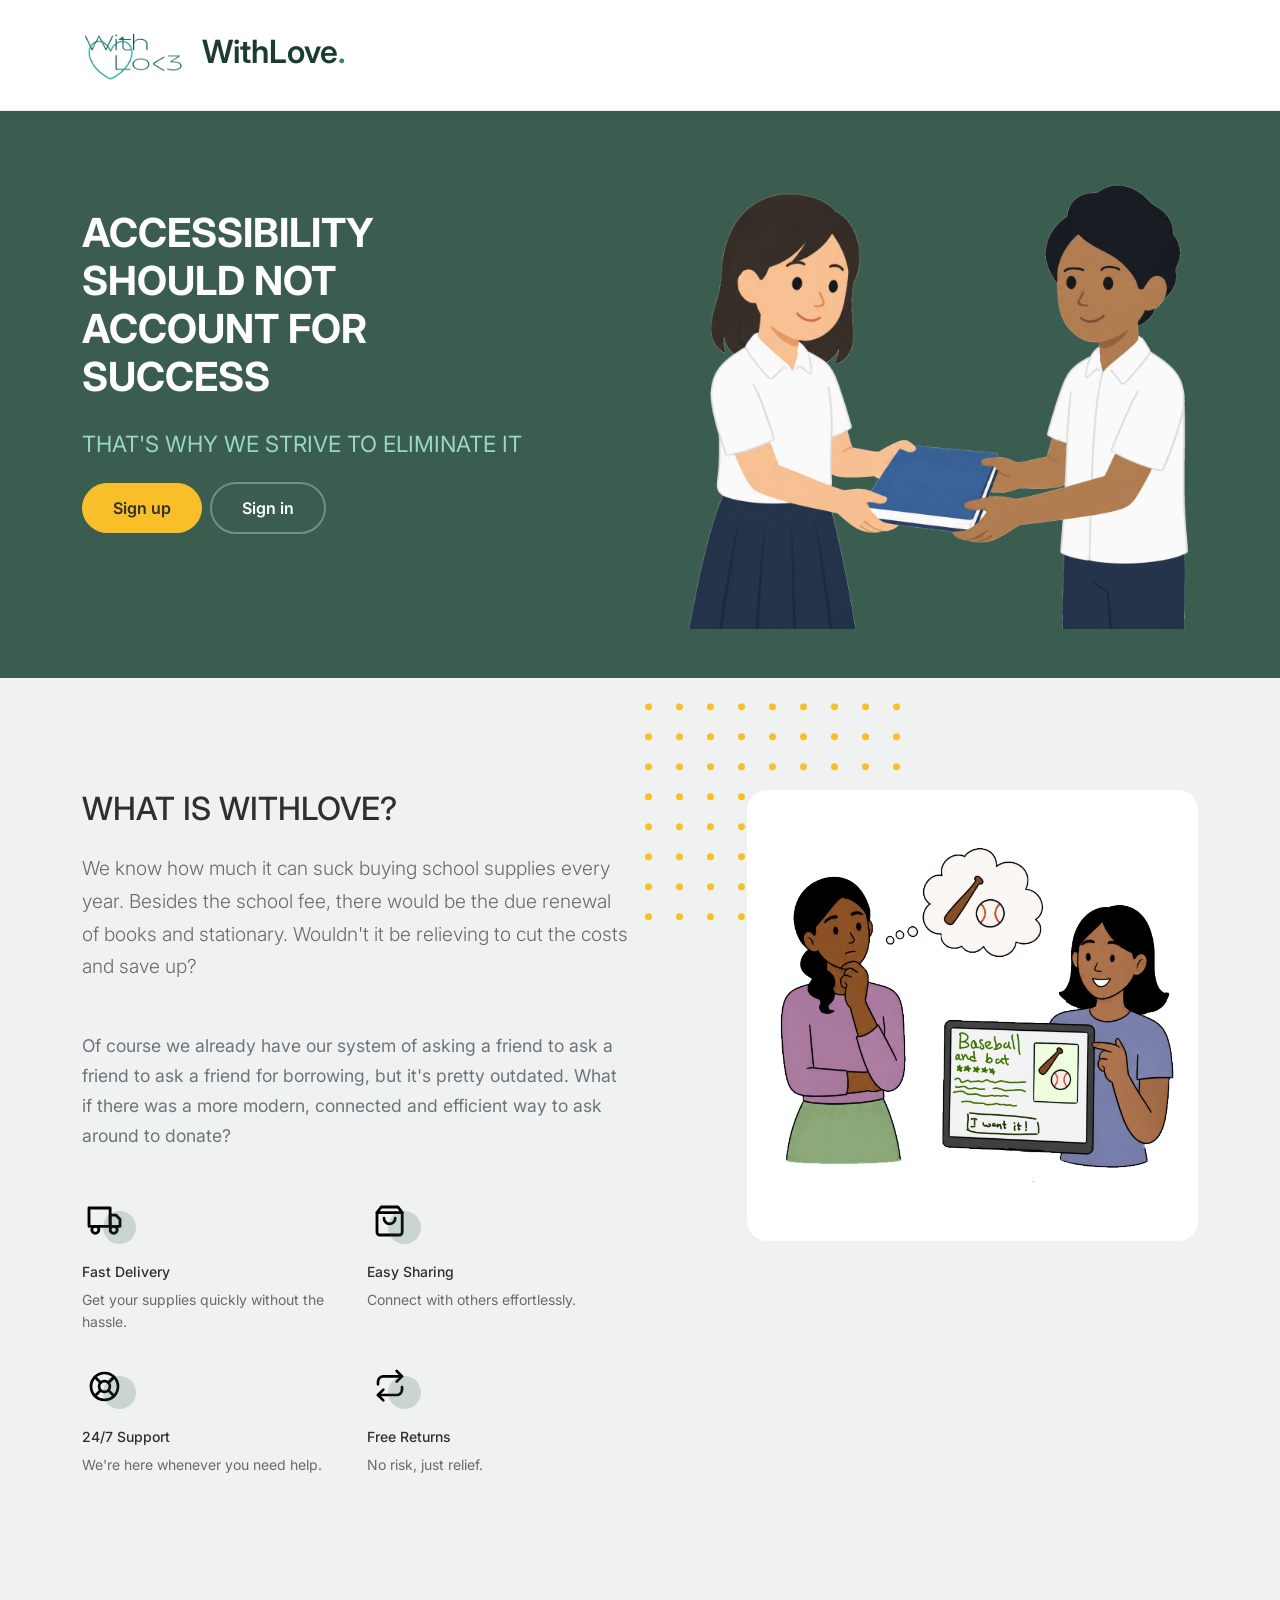
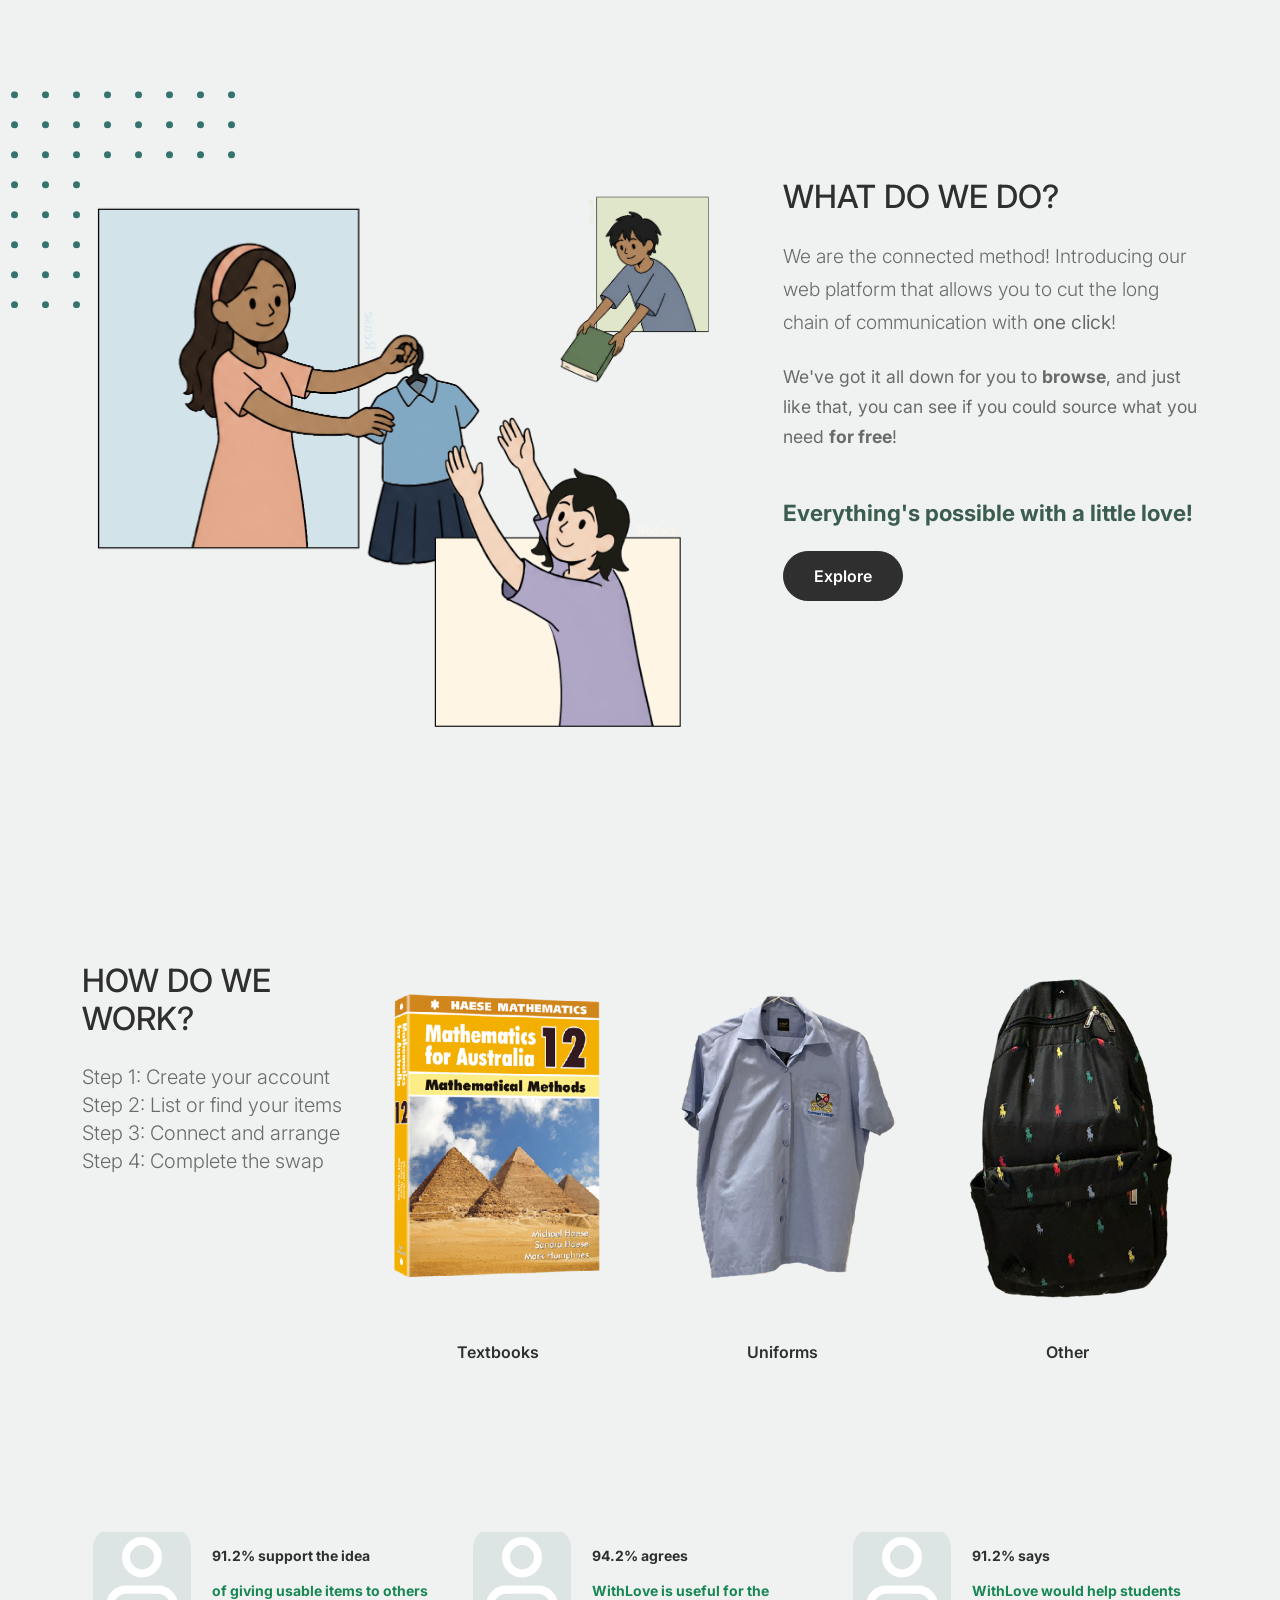
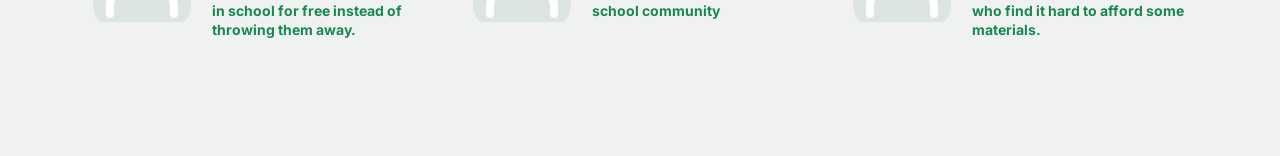
==== project/index.html @ cfb1367a "Add files via upload" ====
<!doctype html>
<html lang="en">
<head>
  <!-- Bootstrap CSS -->
  <link href="css/bootstrap.min.css" rel="stylesheet">
  <link href="https://cdnjs.cloudflare.com/ajax/libs/font-awesome/6.0.0-beta3/css/all.min.css" rel="stylesheet">
  <link href="css/tiny-slider.css" rel="stylesheet">
  <link href="css/style.css" rel="stylesheet">
  <title>WithLove</title>
  <link rel="icon" href="images/logo.png">
</head>

<body>

  <!-- Start Header/Navigation -->
  <nav class="custom-navbar navbar navbar navbar-expand-md bg-white navbar-light shadow-sm" style="border-bottom: 1px solid #eee;" arial-label="WithLove navigation bar">
    <div class="container">
      <!-- Logo in upper left -->
      <a class="navbar-brand fw-bold text-dark" href="index.html" style="font-size: 1.3rem;">
        <img src="images/logo.png" alt="WithLove Logo" style="height: 40px; width: auto; margin-right: 10px;">
        WithLove<span style="color: #e74c3c;">.</span>
      </a>

      <button class="navbar-toggler" type="button" data-bs-toggle="collapse" data-bs-target="#navbarsFurni" aria-controls="navbarsFurni" aria-expanded="false" aria-label="Toggle navigation">
        <span class="navbar-toggler-icon"></span>
      </button>
  </nav>	<!-- End Header/Navigation -->

		<!-- Start Hero Section -->
<div class="hero">
    <div class="container">
      <div class="row justify-content-between">
        <div class="col-lg-5">
          <div class="intro-excerpt">
            <h1><font color="white">ACCESSIBILITY SHOULD NOT ACCOUNT FOR SUCCESS</font></h1>
            <h2 class="h4 fw-normal mb-4 text-white" style="color: #98d8c8 !important; font-size: 1.4rem !important;">
            THAT'S WHY WE STRIVE TO ELIMINATE IT
          </h2>
            <p><a href="http://localhost/project/sign-up.html" class="btn btn-secondary me-2">Sign up</a><a href="http://localhost/project/sign-in.html" class="btn btn-white-outline">Sign in</a></p>
          </div>
        </div>
        <div class="col-lg-7">
          <div class="hero-img-wrap">
            <img src="images/couch.png" class="img-fluid">
          </div>
        </div>
      </div>
    </div>
  </div>
		<!-- End Hero Section -->

<!-- Start Why Choose Us Section -->
<div class="why-choose-section">
  <div class="container">
    <div class="row justify-content-between">
      <div class="col-lg-6">
        <!-- NEW TITLE -->
        <h2 class="section-title mb-4">WHAT IS WITHLOVE?</h2>
        
        <!-- NEW DESCRIPTION -->
        <p class="lead mb-5" style="font-size: 1.2rem; line-height: 1.7;">
          We know how much it can suck buying school supplies every year. Besides the school fee, there would be the due renewal of books and stationary. 
          Wouldn't it be relieving to cut the costs and save up?
        </p>
        
        <p class="mb-5" style="font-size: 1.1rem; line-height: 1.7; color: #6c757d;">
          Of course we already have our system of asking a friend to ask a friend to ask a friend for borrowing, but it's pretty outdated. 
          What if there was a more modern, connected and efficient way to ask around to donate?
        </p>

        <div class="row my-5">
          <div class="col-6 col-md-6">
            <div class="feature">
              <div class="icon">
                <img src="images/truck.svg" alt="Fast & Free" class="img-fluid">
              </div>
              <h3>Fast Delivery</h3>
              <p>Get your supplies quickly without the hassle.</p>
            </div>
          </div>

          <div class="col-6 col-md-6">
            <div class="feature">
              <div class="icon">
                <img src="images/bag.svg" alt="Easy Shopping" class="img-fluid">
              </div>
              <h3>Easy Sharing</h3>
              <p>Connect with others effortlessly.</p>
            </div>
          </div>

          <div class="col-6 col-md-6">
            <div class="feature">
              <div class="icon">
                <img src="images/support.svg" alt="Support" class="img-fluid">
              </div>
              <h3>24/7 Support</h3>
              <p>We're here whenever you need help.</p>
            </div>
          </div>

          <div class="col-6 col-md-6">
            <div class="feature">
              <div class="icon">
                <img src="images/return.svg" alt="Returns" class="img-fluid">
              </div>
              <h3>Free Returns</h3>
              <p>No risk, just relief.</p>
            </div>
          </div>
        </div>
      </div>

      <div class="col-lg-5">
        <div class="img-wrap">
          <img src="images/why-choose-us-img.png" alt="WithLove Platform" class="img-fluid">
        </div>
      </div>
    </div>
  </div>
</div>
<!-- End Why Choose Us Section -->

<!-- Start We Help Section -->
<div class="we-help-section">
  <div class="container">
    <div class="row justify-content-between">
      <div class="col-lg-7 mb-5 mb-lg-0">
        <div class="imgs-grid">
          <div class="grid grid-1"><img src="images/img-grid-1.png" alt="WithLove Platform"></div>
          <div class="grid grid-2"><img src="images/img-grid-2.png" alt="WithLove Platform"></div>
          <div class="grid grid-3"><img src="images/img-grid-3.png" alt="WithLove Platform"></div>
        </div>
      </div>
      <div class="col-lg-5 ps-lg-5">
        <!-- NEW TITLE -->
        <h2 class="section-title mb-4">WHAT DO WE DO?</h2>
        
        <!-- NEW DESCRIPTION -->
        <p class="lead mb-4" style="font-size: 1.2rem; line-height: 1.7;">
          We are the connected method! Introducing our web platform that allows you to cut the long chain of communication with <strong>one click</strong>!
        </p>
        
        <p class="mb-5" style="font-size: 1.1rem; line-height: 1.7;">
          We've got it all down for you to <strong>browse</strong>, and just like that, you can see if you could source what you need <strong>for free</strong>!
        </p>
        
        <p class="h5 fw-bold text-primary mb-4" style="font-size: 1.4rem;">
          Everything's possible with a little love!
        </p>

        <!-- KEEP EXACTLY AS IS -->
        <p><a href="#" class="btn">Explore</a></p>
      </div>
    </div>
  </div>
</div>
<!-- End We Help Section -->

<!-- Start Product Section -->
<div class="product-section">
  <div class="container">
    <div class="row">

      <!-- Start Column 1 -->
      <div class="col-md-12 col-lg-3 mb-5 mb-lg-0">
        <h2 class="mb-4 section-title">HOW DO WE WORK?</h2>
        <p class="mb-4 lead">Step 1: Create your account<br>Step 2: List or find your items<br>Step 3: Connect and arrange<br>Step 4: Complete the swap</p>
      </div> 
      <!-- End Column 1 -->

      <!-- Textbooks -->
      <div class="col-12 col-md-4 col-lg-3 mb-5 mb-md-0">
        <a class="product-item" href="cart.html">
          <img src="images/product-1.png" class="img-fluid product-thumbnail">
          <h3 class="product-title">Textbooks</h3>

          <span class="icon-cross">
            <img src="images/cross.svg" class="img-fluid">
          </span>
        </a>
      </div> 
      <!-- End Textbooks -->

      <!-- Uniforms -->
      <div class="col-12 col-md-4 col-lg-3 mb-5 mb-md-0">
        <a class="product-item" href="cart.html">
          <img src="images/product-2.png" class="img-fluid product-thumbnail">
          <h3 class="product-title">Uniforms</h3>

          <span class="icon-cross">
            <img src="images/cross.svg" class="img-fluid">
          </span>
        </a>
      </div>
      <!-- End Uniforms -->

      <!-- Other -->
      <div class="col-12 col-md-4 col-lg-3 mb-5 mb-md-0">
        <a class="product-item" href="cart.html">
          <img src="images/product-3.png" class="img-fluid product-thumbnail">
          <h3 class="product-title">Other</h3>

          <span class="icon-cross">
            <img src="images/cross.svg" class="img-fluid">
          </span>
        </a>
      </div>
      <!-- End Other -->

    </div>
  </div>
</div>
<!-- End Product Section -->

<!-- Start Popular Product -->
<div class="popular-product">
  <div class="container">
    <div class="row">

      <div class="col-12 col-md-6 col-lg-4 mb-4 mb-lg-0">
        <div class="product-item-sm d-flex">
          <div class="thumbnail">
            <img src="images/user.svg" alt="Community Support" class="img-fluid">
          </div>
          <div class="pt-3">
            <h3 class="h5 mb-3">91.2% support the idea</h3>
            <p class="lead text-success fw-bold mb-1">of giving usable items to others in school for free instead of throwing them away.</p>
          </div>
        </div>
      </div>

      <div class="col-12 col-md-6 col-lg-4 mb-4 mb-lg-0">
        <div class="product-item-sm d-flex">
          <div class="thumbnail">
            <img src="images/user.svg" alt="Platform Utility" class="img-fluid">
          </div>
          <div class="pt-3">
            <h3 class="h5 mb-3">94.2% agrees</h3>
            <p class="lead text-success fw-bold mb-1">WithLove is useful for the school community</p>
          </div>
        </div>
      </div>

      <div class="col-12 col-md-6 col-lg-4 mb-4 mb-lg-0">
        <div class="product-item-sm d-flex">
          <div class="thumbnail">
            <img src="images/user.svg" alt="Student Support" class="img-fluid">
          </div>
          <div class="pt-3">
            <h3 class="h5 mb-3">91.2% says</h3>
            <p class="lead text-success fw-bold mb-1">WithLove would help students who find it hard to afford some materials.</p>
          </div>
        </div>
      </div>

    </div>
  </div>
</div>
<!-- End Popular Product -->



		<script src="js/bootstrap.bundle.min.js"></script>
		<script src="js/tiny-slider.js"></script>
		<script src="js/custom.js"></script>
	</body>

</html>
---- project/css/tiny-slider.css ----
.tns-outer{padding:0 !important}.tns-outer [hidden]{display:none !important}.tns-outer [aria-controls],.tns-outer [data-action]{cursor:pointer}.tns-slider{-webkit-transition:all 0s;-moz-transition:all 0s;transition:all 0s}.tns-slider>.tns-item{-webkit-box-sizing:border-box;-moz-box-sizing:border-box;box-sizing:border-box}.tns-horizontal.tns-subpixel{white-space:nowrap}.tns-horizontal.tns-subpixel>.tns-item{display:inline-block;vertical-align:top;white-space:normal}.tns-horizontal.tns-no-subpixel:after{content:'';display:table;clear:both}.tns-horizontal.tns-no-subpixel>.tns-item{float:left}.tns-horizontal.tns-carousel.tns-no-subpixel>.tns-item{margin-right:-100%}.tns-no-calc{position:relative;left:0}.tns-gallery{position:relative;left:0;min-height:1px}.tns-gallery>.tns-item{position:absolute;left:-100%;-webkit-transition:transform 0s, opacity 0s;-moz-transition:transform 0s, opacity 0s;transition:transform 0s, opacity 0s}.tns-gallery>.tns-slide-active{position:relative;left:auto !important}.tns-gallery>.tns-moving{-webkit-transition:all 0.25s;-moz-transition:all 0.25s;transition:all 0.25s}.tns-autowidth{display:inline-block}.tns-lazy-img{-webkit-transition:opacity 0.6s;-moz-transition:opacity 0.6s;transition:opacity 0.6s;opacity:0.6}.tns-lazy-img.tns-complete{opacity:1}.tns-ah{-webkit-transition:height 0s;-moz-transition:height 0s;transition:height 0s}.tns-ovh{overflow:hidden}.tns-visually-hidden{position:absolute;left:-10000em}.tns-transparent{opacity:0;visibility:hidden}.tns-fadeIn{opacity:1;filter:alpha(opacity=100);z-index:0}.tns-normal,.tns-fadeOut{opacity:0;filter:alpha(opacity=0);z-index:-1}.tns-vpfix{white-space:nowrap}.tns-vpfix>div,.tns-vpfix>li{display:inline-block}.tns-t-subp2{margin:0 auto;width:310px;position:relative;height:10px;overflow:hidden}.tns-t-ct{width:2333.3333333%;width:-webkit-calc(100% * 70 / 3);width:-moz-calc(100% * 70 / 3);width:calc(100% * 70 / 3);position:absolute;right:0}.tns-t-ct:after{content:'';display:table;clear:both}.tns-t-ct>div{width:1.4285714%;width:-webkit-calc(100% / 70);width:-moz-calc(100% / 70);width:calc(100% / 70);height:10px;float:left}

/*# sourceMappingURL=sourcemaps/tiny-slider.css.map */
---- project/css/style.css ----
@import url("https://fonts.googleapis.com/css2?family=Inter:wght@400;500;600;700;800&display=swap");
body {
  overflow-x: hidden;
  position: relative; }

body {
  font-family: "Inter", sans-serif;
  font-weight: 400;
  line-height: 28px;
  color: #6a6a6a;
  font-size: 14px;
  background-color: #eff2f1; }

a {
  text-decoration: none;
  -webkit-transition: .3s all ease;
  -o-transition: .3s all ease;
  transition: .3s all ease;
  color: #2f2f2f;
  text-decoration: underline; }
  a:hover {
    color: #2f2f2f;
    text-decoration: none; }
  a.more {
    font-weight: 600; }

.custom-navbar {
  background: #FFFFFF !important;
  padding-top: 20px !important;
  padding-bottom: 20px !important;
}

.custom-navbar .navbar-brand {
  color: #1a3c34 !important; /* Dark green */
  font-size: 32px !important;
  font-weight: 600 !important;
}

.custom-navbar .navbar-brand > span {
  color: #2e8b57 !important; /* Medium green for the dot */
  opacity: 1 !important;
}

.custom-navbar .custom-navbar-nav li a {
  color: #1a3c34 !important; /* Dark green text */
  opacity: 0.8 !important;
  font-weight: 500 !important;
}

.custom-navbar .custom-navbar-nav li a:hover {
  color: #2e8b57 !important; /* Medium green on hover */
  opacity: 1 !important;
}

.custom-navbar .custom-navbar-nav li.active a {
  color: #2e8b57 !important; /* Medium green for active */
  opacity: 1 !important;
}

/* Remove yellow underline on white background */
.custom-navbar .custom-navbar-nav li a:before {
  background: #2e8b57 !important; /* Green underline instead of yellow */
}

/* Cart/User icons on white background */
.custom-navbar .custom-navbar-cta img {
  filter: brightness(0) saturate(100%) hue-rotate(140deg) !important; /* Makes icons dark green */
  opacity: 0.7 !important;
}

.custom-navbar .custom-navbar-cta a:hover img {
  opacity: 1 !important;
}

/* Toggler button for mobile */
.custom-navbar .navbar-toggler {
  border-color: #1a3c34 !important;
}

.custom-navbar .navbar-toggler-icon {
  background-image: url("data:image/svg+xml,%3csvg xmlns='http://www.w3.org/2000/svg' viewBox='0 0 30 30'%3e%3cpath stroke='%231a3c34' stroke-linecap='round' stroke-miterlimit='10' stroke-width='2' d='M4 7h22M4 15h22M4 23h22'/%3e%3c/svg%3e") !important;
}
.custom-navbar .navbar-brand img { height: 60px !important; }

.hero {
  background: #3b5d50;
  padding: calc(4rem - 30px) 0 0rem 0; }
  @media (min-width: 768px) {
    .hero {
      padding: calc(4rem - 30px) 0 4rem 0; } }
  @media (min-width: 992px) {
    .hero {
      padding: calc(8rem - 30px) 0 8rem 0; } }
  .hero .intro-excerpt {
    position: relative;
    z-index: 4; }
    @media (min-width: 992px) {
      .hero .intro-excerpt {
        max-width: 450px; } }
  .hero h1 {
    font-weight: 700;
    color: #ffffff;
    margin-bottom: 30px; }
    @media (min-width: 1400px) {
      .hero h1 {
        font-size: 54px; } }
  .hero p {
    color: rgba(255, 255, 255, 0.5);
    margin-botom: 30px; }
  .hero .hero-img-wrap {
    position: relative; }
    .hero .hero-img-wrap img {
      position: relative;
      top: 0px;
      right: 0px;
      z-index: 2;
      max-width: 780px;
      left: -20px; }
      @media (min-width: 768px) {
        .hero .hero-img-wrap img {
          right: 0px;
          left: -100px; } }
      @media (min-width: 992px) {
        .hero .hero-img-wrap img {
          left: 0px;
          top: -80px;
          position: absolute;
          right: -50px; } }
      @media (min-width: 1200px) {
        .hero .hero-img-wrap img {
          left: 0px;
          top: -80px;
          right: -100px; } }
    .hero .hero-img-wrap:after {
      content: "";
      position: absolute;
      width: 255px;
      height: 217px;
      background-image: url("../images/dots-light.svg");
      background-size: contain;
      background-repeat: no-repeat;
      right: -100px;
      top: -0px; }
      @media (min-width: 1200px) {
        .hero .hero-img-wrap:after {
          top: -40px; } }

.btn {
  font-weight: 600;
  padding: 12px 30px;
  border-radius: 30px;
  color: #ffffff;
  background: #2f2f2f;
  border-color: #2f2f2f; }
  .btn:hover {
    color: #ffffff;
    background: #222222;
    border-color: #222222; }
  .btn:active, .btn:focus {
    outline: none !important;
    -webkit-box-shadow: none;
    box-shadow: none; }
  .btn.btn-primary {
    background: #3b5d50;
    border-color: #3b5d50; }
    .btn.btn-primary:hover {
      background: #314d43;
      border-color: #314d43; }
  .btn.btn-secondary {
    color: #2f2f2f;
    background: #f9bf29;
    border-color: #f9bf29; }
    .btn.btn-secondary:hover {
      background: #f8b810;
      border-color: #f8b810; }
  .btn.btn-white-outline {
    background: transparent;
    border-width: 2px;
    border-color: rgba(255, 255, 255, 0.3); }
    .btn.btn-white-outline:hover {
      border-color: white;
      color: #ffffff; }

.section-title {
  color: #2f2f2f; }

.product-section {
  padding: 7rem 0; }
  .product-section .product-item {
    text-align: center;
    text-decoration: none;
    display: block;
    position: relative;
    padding-bottom: 50px;
    cursor: pointer; }
    .product-section .product-item .product-thumbnail {
      margin-bottom: 30px;
      position: relative;
      top: 0;
      -webkit-transition: .3s all ease;
      -o-transition: .3s all ease;
      transition: .3s all ease; }
    .product-section .product-item h3 {
      font-weight: 600;
      font-size: 16px; }
    .product-section .product-item strong {
      font-weight: 800 !important;
      font-size: 18px !important; }
    .product-section .product-item h3, .product-section .product-item strong {
      color: #2f2f2f;
      text-decoration: none; }
    .product-section .product-item .icon-cross {
      position: absolute;
      width: 35px;
      height: 35px;
      display: inline-block;
      background: #2f2f2f;
      bottom: 15px;
      left: 50%;
      -webkit-transform: translateX(-50%);
      -ms-transform: translateX(-50%);
      transform: translateX(-50%);
      margin-bottom: -17.5px;
      border-radius: 50%;
      opacity: 0;
      visibility: hidden;
      -webkit-transition: .3s all ease;
      -o-transition: .3s all ease;
      transition: .3s all ease; }
      .product-section .product-item .icon-cross img {
        position: absolute;
        left: 50%;
        top: 50%;
        -webkit-transform: translate(-50%, -50%);
        -ms-transform: translate(-50%, -50%);
        transform: translate(-50%, -50%); }
    .product-section .product-item:before {
      bottom: 0;
      left: 0;
      right: 0;
      position: absolute;
      content: "";
      background: #dce5e4;
      height: 0%;
      z-index: -1;
      border-radius: 10px;
      -webkit-transition: .3s all ease;
      -o-transition: .3s all ease;
      transition: .3s all ease; }
    .product-section .product-item:hover .product-thumbnail {
      top: -25px; }
    .product-section .product-item:hover .icon-cross {
      bottom: 0;
      opacity: 1;
      visibility: visible; }
    .product-section .product-item:hover:before {
      height: 70%; }

.why-choose-section {
  padding: 7rem 0; }
  .why-choose-section .img-wrap {
    position: relative; }
    .why-choose-section .img-wrap:before {
      position: absolute;
      content: "";
      width: 255px;
      height: 217px;
      background-image: url("../images/dots-yellow.svg");
      background-repeat: no-repeat;
      background-size: contain;
      -webkit-transform: translate(-40%, -40%);
      -ms-transform: translate(-40%, -40%);
      transform: translate(-40%, -40%);
      z-index: -1; }
    .why-choose-section .img-wrap img {
      border-radius: 20px; }

.feature {
  margin-bottom: 30px; }
  .feature .icon {
    display: inline-block;
    position: relative;
    margin-bottom: 20px; }
    .feature .icon:before {
      content: "";
      width: 33px;
      height: 33px;
      position: absolute;
      background: rgba(59, 93, 80, 0.2);
      border-radius: 50%;
      right: -8px;
      bottom: 0; }
  .feature h3 {
    font-size: 14px;
    color: #2f2f2f; }
  .feature p {
    font-size: 14px;
    line-height: 22px;
    color: #6a6a6a; }

.we-help-section {
  padding: 7rem 0; }
  .we-help-section .imgs-grid {
    display: -ms-grid;
    display: grid;
    -ms-grid-columns: (1fr)[27];
    grid-template-columns: repeat(27, 1fr);
    position: relative; }
    .we-help-section .imgs-grid:before {
      position: absolute;
      content: "";
      width: 255px;
      height: 217px;
      background-image: url("../images/dots-green.svg");
      background-size: contain;
      background-repeat: no-repeat;
      -webkit-transform: translate(-40%, -40%);
      -ms-transform: translate(-40%, -40%);
      transform: translate(-40%, -40%);
      z-index: -1; }
    .we-help-section .imgs-grid .grid {
      position: relative; }
      .we-help-section .imgs-grid .grid img {
        border-radius: 20px;
        max-width: 100%; }
      .we-help-section .imgs-grid .grid.grid-1 {
        -ms-grid-column: 1;
        -ms-grid-column-span: 18;
        grid-column: 1 / span 18;
        -ms-grid-row: 1;
        -ms-grid-row-span: 27;
        grid-row: 1 / span 27; }
      .we-help-section .imgs-grid .grid.grid-2 {
        -ms-grid-column: 19;
        -ms-grid-column-span: 27;
        grid-column: 19 / span 27;
        -ms-grid-row: 1;
        -ms-grid-row-span: 5;
        grid-row: 1 / span 5;
        padding-left: 20px; }
      .we-help-section .imgs-grid .grid.grid-3 {
        -ms-grid-column: 14;
        -ms-grid-column-span: 16;
        grid-column: 14 / span 16;
        -ms-grid-row: 6;
        -ms-grid-row-span: 27;
        grid-row: 6 / span 27;
        padding-top: 20px; }

.custom-list {
  width: 100%; }
  .custom-list li {
    display: inline-block;
    width: calc(50% - 20px);
    margin-bottom: 12px;
    line-height: 1.5;
    position: relative;
    padding-left: 20px; }
    .custom-list li:before {
      content: "";
      width: 8px;
      height: 8px;
      border-radius: 50%;
      border: 2px solid #3b5d50;
      position: absolute;
      left: 0;
      top: 8px; }

.popular-product {
  padding: 0 0 7rem 0; }
  .popular-product .product-item-sm h3 {
    font-size: 14px;
    font-weight: 700;
    color: #2f2f2f; }
  .popular-product .product-item-sm a {
    text-decoration: none;
    color: #2f2f2f;
    -webkit-transition: .3s all ease;
    -o-transition: .3s all ease;
    transition: .3s all ease; }
    .popular-product .product-item-sm a:hover {
      color: rgba(47, 47, 47, 0.5); }
  .popular-product .product-item-sm p {
    line-height: 1.4;
    margin-bottom: 10px;
    font-size: 14px; }
  .popular-product .product-item-sm .thumbnail {
    margin-right: 10px;
    -webkit-box-flex: 0;
    -ms-flex: 0 0 120px;
    flex: 0 0 120px;
    position: relative; }
    .popular-product .product-item-sm .thumbnail:before {
      content: "";
      position: absolute;
      border-radius: 20px;
      background: #dce5e4;
      width: 98px;
      height: 98px;
      top: 50%;
      left: 50%;
      -webkit-transform: translate(-50%, -50%);
      -ms-transform: translate(-50%, -50%);
      transform: translate(-50%, -50%);
      z-index: -1; }

.testimonial-section {
  padding: 3rem 0 7rem 0; }

.testimonial-slider-wrap {
  position: relative; }
  .testimonial-slider-wrap .tns-inner {
    padding-top: 30px; }
  .testimonial-slider-wrap .item .testimonial-block blockquote {
    font-size: 16px; }
    @media (min-width: 768px) {
      .testimonial-slider-wrap .item .testimonial-block blockquote {
        line-height: 32px;
        font-size: 18px; } }
  .testimonial-slider-wrap .item .testimonial-block .author-info .author-pic {
    margin-bottom: 20px; }
    .testimonial-slider-wrap .item .testimonial-block .author-info .author-pic img {
      max-width: 80px;
      border-radius: 50%; }
  .testimonial-slider-wrap .item .testimonial-block .author-info h3 {
    font-size: 14px;
    font-weight: 700;
    color: #2f2f2f;
    margin-bottom: 0; }
  .testimonial-slider-wrap #testimonial-nav {
    position: absolute;
    top: 50%;
    z-index: 99;
    width: 100%;
    display: none; }
    @media (min-width: 768px) {
      .testimonial-slider-wrap #testimonial-nav {
        display: block; } }
    .testimonial-slider-wrap #testimonial-nav > span {
      cursor: pointer;
      position: absolute;
      width: 58px;
      height: 58px;
      line-height: 58px;
      border-radius: 50%;
      background: rgba(59, 93, 80, 0.1);
      color: #2f2f2f;
      -webkit-transition: .3s all ease;
      -o-transition: .3s all ease;
      transition: .3s all ease; }
      .testimonial-slider-wrap #testimonial-nav > span:hover {
        background: #3b5d50;
        color: #ffffff; }
    .testimonial-slider-wrap #testimonial-nav .prev {
      left: -10px; }
    .testimonial-slider-wrap #testimonial-nav .next {
      right: 0; }
  .testimonial-slider-wrap .tns-nav {
    position: absolute;
    bottom: -50px;
    left: 50%;
    -webkit-transform: translateX(-50%);
    -ms-transform: translateX(-50%);
    transform: translateX(-50%); }
    .testimonial-slider-wrap .tns-nav button {
      background: none;
      border: none;
      display: inline-block;
      position: relative;
      width: 0 !important;
      height: 7px !important;
      margin: 2px; }
      .testimonial-slider-wrap .tns-nav button:active, .testimonial-slider-wrap .tns-nav button:focus, .testimonial-slider-wrap .tns-nav button:hover {
        outline: none;
        -webkit-box-shadow: none;
        box-shadow: none;
        background: none; }
      .testimonial-slider-wrap .tns-nav button:before {
        display: block;
        width: 7px;
        height: 7px;
        left: 0;
        top: 0;
        position: absolute;
        content: "";
        border-radius: 50%;
        -webkit-transition: .3s all ease;
        -o-transition: .3s all ease;
        transition: .3s all ease;
        background-color: #d6d6d6; }
      .testimonial-slider-wrap .tns-nav button:hover:before, .testimonial-slider-wrap .tns-nav button.tns-nav-active:before {
        background-color: #3b5d50; }

.before-footer-section {
  padding: 7rem 0 12rem 0 !important; }

.blog-section {
  padding: 7rem 0 12rem 0; }
  .blog-section .post-entry a {
    text-decoration: none; }
  .blog-section .post-entry .post-thumbnail {
    display: block;
    margin-bottom: 20px; }
    .blog-section .post-entry .post-thumbnail img {
      border-radius: 20px;
      -webkit-transition: .3s all ease;
      -o-transition: .3s all ease;
      transition: .3s all ease; }
  .blog-section .post-entry .post-content-entry {
    padding-left: 15px;
    padding-right: 15px; }
    .blog-section .post-entry .post-content-entry h3 {
      font-size: 16px;
      margin-bottom: 0;
      font-weight: 600;
      margin-bottom: 7px; }
    .blog-section .post-entry .post-content-entry .meta {
      font-size: 14px; }
      .blog-section .post-entry .post-content-entry .meta a {
        font-weight: 600; }
  .blog-section .post-entry:hover .post-thumbnail img, .blog-section .post-entry:focus .post-thumbnail img {
    opacity: .7; }

.footer-section {
  padding: 80px 0;
  background: #ffffff; }
  .footer-section .relative {
    position: relative; }
  .footer-section a {
    text-decoration: none;
    color: #2f2f2f;
    -webkit-transition: .3s all ease;
    -o-transition: .3s all ease;
    transition: .3s all ease; }
    .footer-section a:hover {
      color: rgba(47, 47, 47, 0.5); }
  .footer-section .subscription-form {
    margin-bottom: 40px;
    position: relative;
    z-index: 2;
    margin-top: 100px; }
    @media (min-width: 992px) {
      .footer-section .subscription-form {
        margin-top: 0px;
        margin-bottom: 80px; } }
    .footer-section .subscription-form h3 {
      font-size: 18px;
      font-weight: 500;
      color: #3b5d50; }
    .footer-section .subscription-form .form-control {
      height: 50px;
      border-radius: 10px;
      font-family: "Inter", sans-serif; }
      .footer-section .subscription-form .form-control:active, .footer-section .subscription-form .form-control:focus {
        outline: none;
        -webkit-box-shadow: none;
        box-shadow: none;
        border-color: #3b5d50;
        -webkit-box-shadow: 0 1px 4px 0 rgba(0, 0, 0, 0.2);
        box-shadow: 0 1px 4px 0 rgba(0, 0, 0, 0.2); }
      .footer-section .subscription-form .form-control::-webkit-input-placeholder {
        font-size: 14px; }
      .footer-section .subscription-form .form-control::-moz-placeholder {
        font-size: 14px; }
      .footer-section .subscription-form .form-control:-ms-input-placeholder {
        font-size: 14px; }
      .footer-section .subscription-form .form-control:-moz-placeholder {
        font-size: 14px; }
    .footer-section .subscription-form .btn {
      border-radius: 10px !important; }
  .footer-section .sofa-img {
    position: absolute;
    top: -200px;
    z-index: 1;
    right: 0; }
    .footer-section .sofa-img img {
      max-width: 380px; }
  .footer-section .links-wrap {
    margin-top: 0px; }
    @media (min-width: 992px) {
      .footer-section .links-wrap {
        margin-top: 54px; } }
    .footer-section .links-wrap ul li {
      margin-bottom: 10px; }
  .footer-section .footer-logo-wrap .footer-logo {
    font-size: 32px;
    font-weight: 500;
    text-decoration: none;
    color: #3b5d50; }
  .footer-section .custom-social li {
    margin: 2px;
    display: inline-block; }
    .footer-section .custom-social li a {
      width: 40px;
      height: 40px;
      text-align: center;
      line-height: 40px;
      display: inline-block;
      background: #dce5e4;
      color: #3b5d50;
      border-radius: 50%; }
      .footer-section .custom-social li a:hover {
        background: #3b5d50;
        color: #ffffff; }
  .footer-section .border-top {
    border-color: #dce5e4; }
    .footer-section .border-top.copyright {
      font-size: 14px !important; }

.untree_co-section {
  padding: 7rem 0; }

.form-control {
  height: 50px;
  border-radius: 10px;
  font-family: "Inter", sans-serif; }
  .form-control:active, .form-control:focus {
    outline: none;
    -webkit-box-shadow: none;
    box-shadow: none;
    border-color: #3b5d50;
    -webkit-box-shadow: 0 1px 4px 0 rgba(0, 0, 0, 0.2);
    box-shadow: 0 1px 4px 0 rgba(0, 0, 0, 0.2); }
  .form-control::-webkit-input-placeholder {
    font-size: 14px; }
  .form-control::-moz-placeholder {
    font-size: 14px; }
  .form-control:-ms-input-placeholder {
    font-size: 14px; }
  .form-control:-moz-placeholder {
    font-size: 14px; }

.service {
  line-height: 1.5; }
  .service .service-icon {
    border-radius: 10px;
    -webkit-box-flex: 0;
    -ms-flex: 0 0 50px;
    flex: 0 0 50px;
    height: 50px;
    line-height: 50px;
    text-align: center;
    background: #3b5d50;
    margin-right: 20px;
    color: #ffffff; }

textarea {
  height: auto !important; }

.site-blocks-table {
  overflow: auto; }
  .site-blocks-table .product-thumbnail {
    width: 200px; }
  .site-blocks-table .btn {
    padding: 2px 10px; }
  .site-blocks-table thead th {
    padding: 30px;
    text-align: center;
    border-width: 0px !important;
    vertical-align: middle;
    color: rgba(0, 0, 0, 0.8);
    font-size: 18px; }
  .site-blocks-table td {
    padding: 20px;
    text-align: center;
    vertical-align: middle;
    color: rgba(0, 0, 0, 0.8); }
  .site-blocks-table tbody tr:first-child td {
    border-top: 1px solid #3b5d50 !important; }
  .site-blocks-table .btn {
    background: none !important;
    color: #000000;
    border: none;
    height: auto !important; }

.site-block-order-table th {
  border-top: none !important;
  border-bottom-width: 1px !important; }

.site-block-order-table td, .site-block-order-table th {
  color: #000000; }

.couponcode-wrap input {
  border-radius: 10px !important; }

.text-primary {
  color: #3b5d50 !important; }

.thankyou-icon {
  position: relative;
  color: #3b5d50; }
  .thankyou-icon:before {
    position: absolute;
    content: "";
    width: 50px;
    height: 50px;
    border-radius: 50%;
    background: rgba(59, 93, 80, 0.2); }


.product-item-sm .thumbnail {
    width: 90px;       /* box width */
    height: 90px;      /* box height */
    flex-shrink: 0;
    display: flex;
    align-items: center;
    justify-content: center;
    overflow: hidden;
}

.product-item-sm .thumbnail img {
    width: 90%;
    height: 90%;
    object-fit: contain;   /* keeps svg proportions */
}

.sidebar {
    position: fixed;
    top: 0;
    left: -260px;   /* Hidden by default */
    width: 260px;
    height: 100vh;

    background: #ffffff;
    border-right: 1px solid #e5e5e5;

    z-index: 9999;

    transition: all 0.3s ease;

    box-shadow: 0 0 20px rgba(0,0,0,.08);
}

/* Open state */
.sidebar.active {
    left: 0;
}

/* Logo area */
.sidebar-header {
    text-align: center;
    padding: 30px 20px;
    border-bottom: 1px solid #eee;
}

.sidebar-header img {
    height: 60px;
    margin-bottom: 10px;
}

.sidebar-header h4 {
    color: #1a3c34;
    margin: 0;
    font-weight: 700;
}

/* Menu */
.sidebar-nav {
    list-style: none;
    padding: 20px 0;
    margin: 0;
}

.sidebar-nav li {
    width: 100%;
}

.sidebar-nav li a {
    display: flex;
    align-items: center;
    gap: 15px;

    padding: 15px 25px;

    color: #1a3c34;
    text-decoration: none;

    font-weight: 500;

    transition: 0.3s;
}

.sidebar-nav li a:hover {
    background: #eff2f1;
    color: #2e8b57;
}

.sidebar-nav li a i {
    width: 22px;
    font-size: 18px;
}

/* Active item */
.sidebar-nav li.active a {
    background: #eff2f1;
    color: #2e8b57;
    border-left: 4px solid #2e8b57;
}

/* Hamburger */
.hamburger-btn {
    position: fixed;
    top: 20px;
    left: 20px;

    width: 50px;
    height: 50px;

    border: none;
    border-radius: 10px;

    background: white;

    box-shadow: 0 5px 15px rgba(0,0,0,.1);

    z-index: 10000;

    cursor: pointer;
}

.hamburger-btn i {
    font-size: 22px;
    color: #1a3c34;
}

/* Push page when sidebar open */
body.sidebar-open .container,
body.sidebar-open .hero,
body.sidebar-open .untree_co-section {
    margin-left: 260px;
    transition: 0.3s;
}

/* Mobile */
@media (max-width: 768px) {

    body.sidebar-open .container,
    body.sidebar-open .hero,
    body.sidebar-open .untree_co-section {
        margin-left: 0;
    }

    .sidebar {
        width: 240px;
    }
}
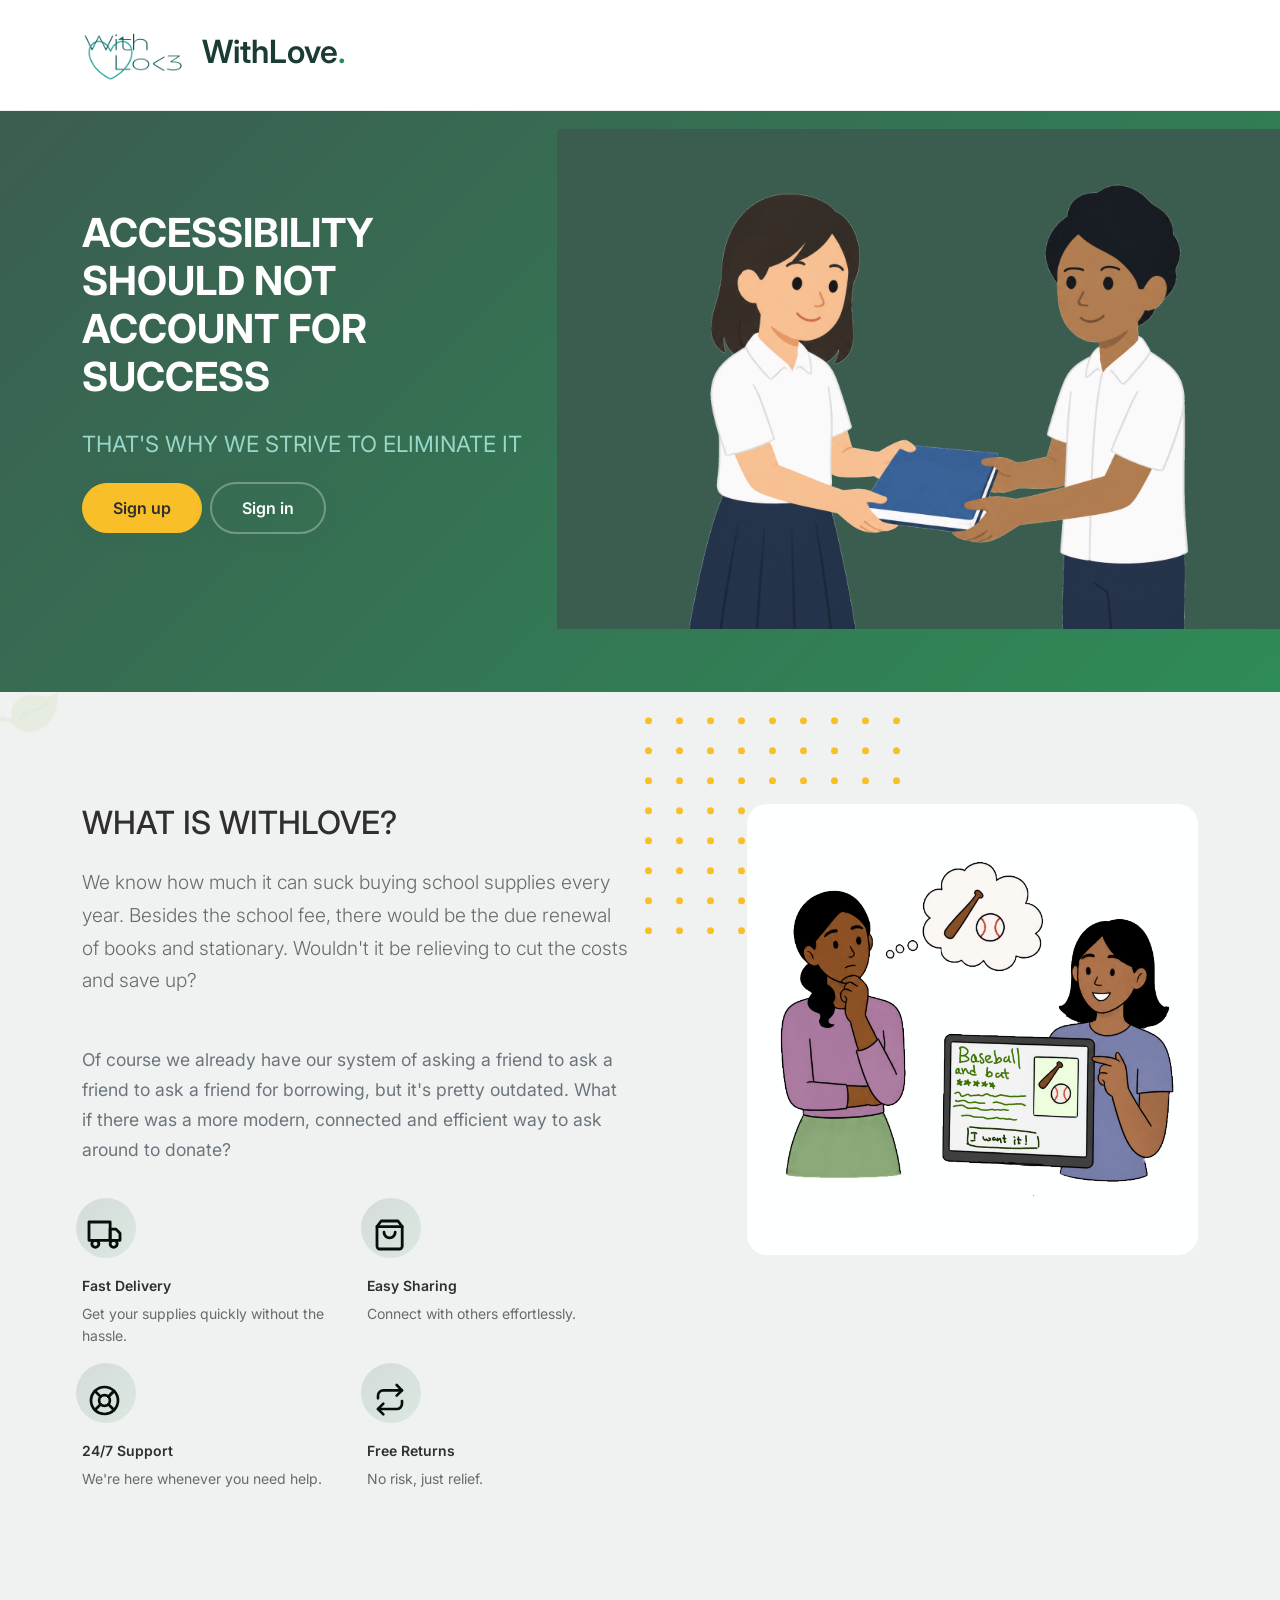
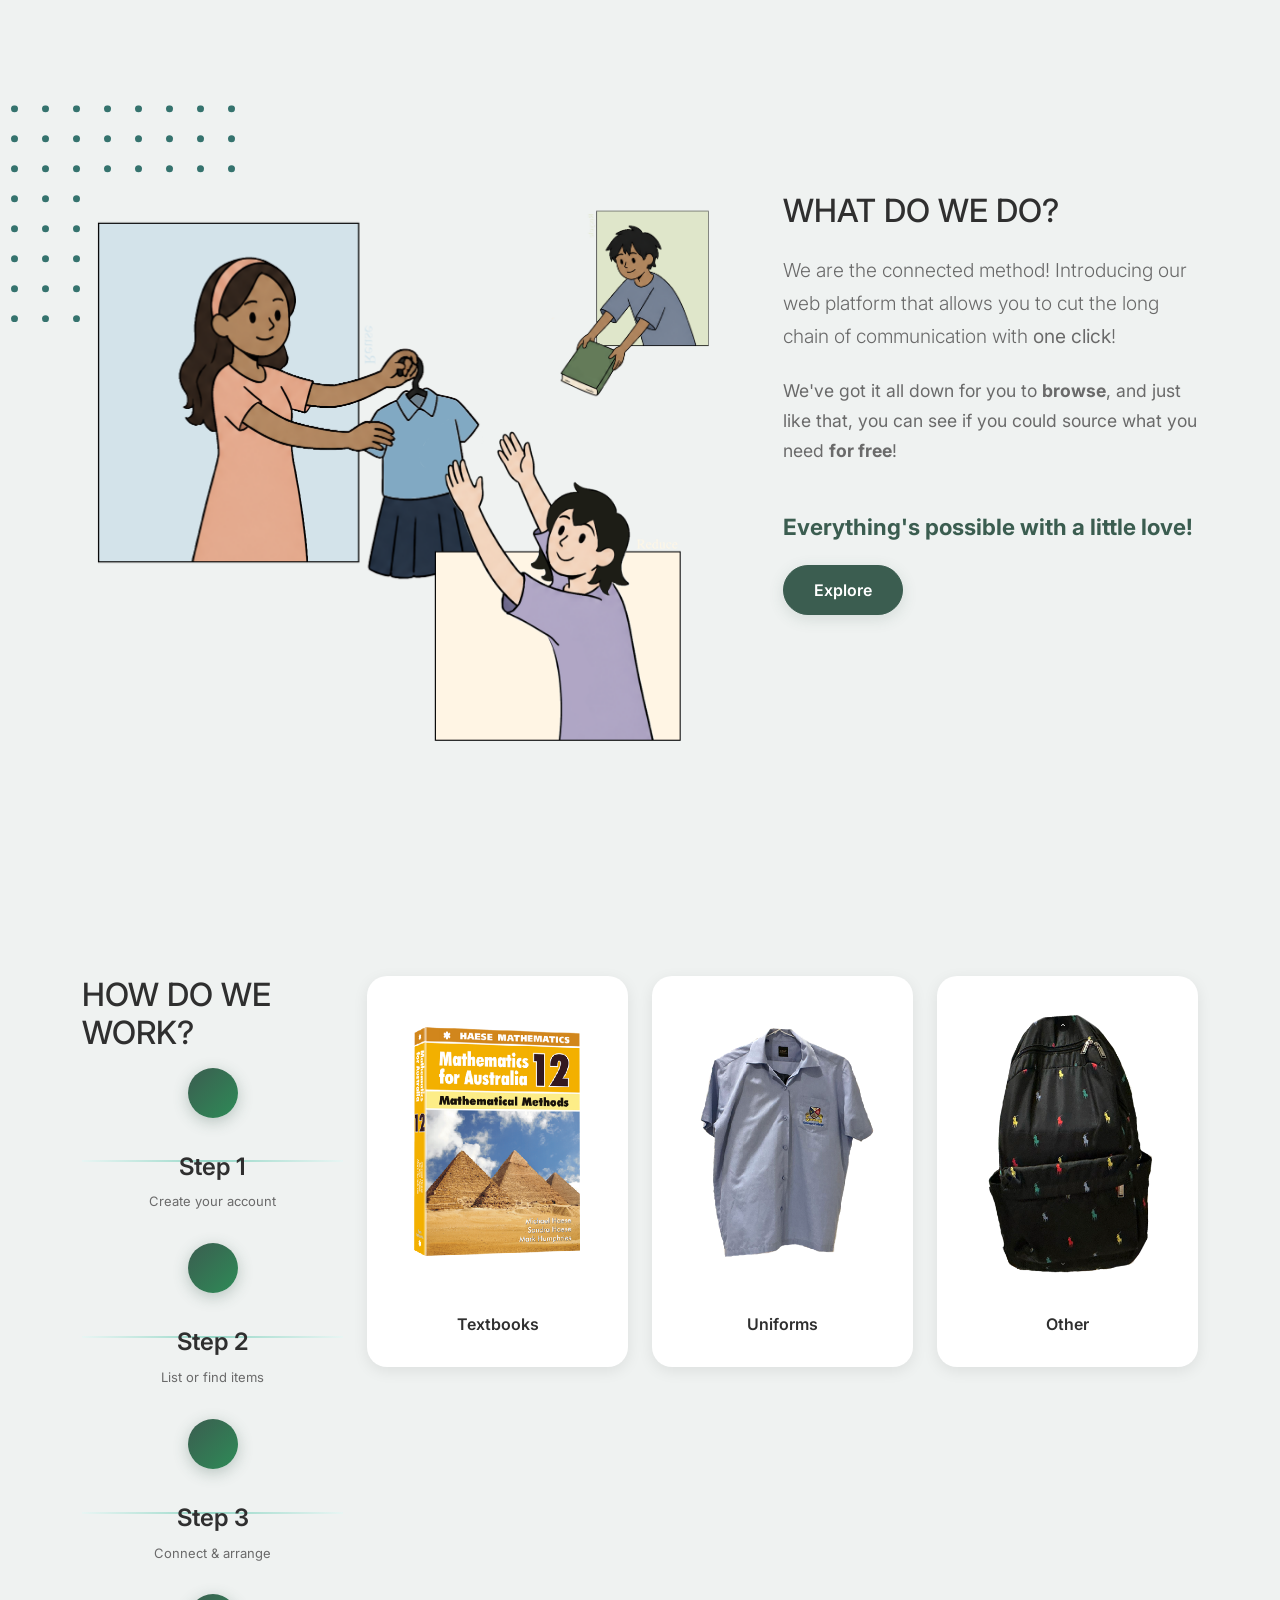
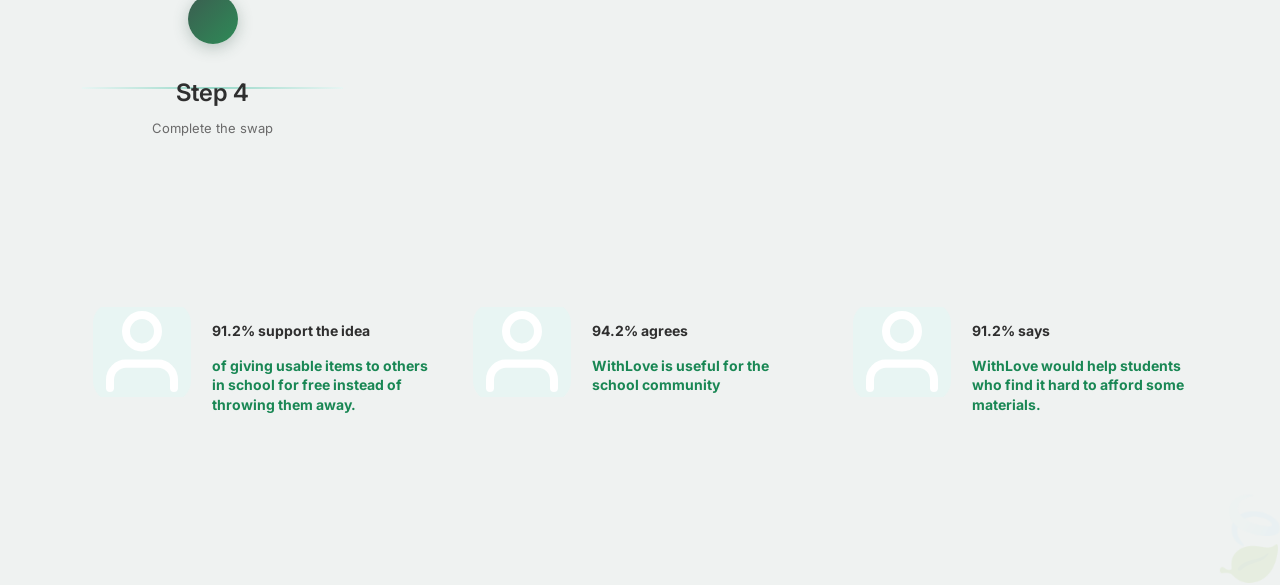
==== commit 3787c277: "FEATURE #1-6: Add animated gradients, card hover effects, floating icons, colored badges, timeline, " ====
--- a/project/index.html
+++ b/project/index.html
@@ -26,7 +26,7 @@
       </button>
   </nav>	<!-- End Header/Navigation -->
 
-		<!-- Start Hero Section -->
+		<!-- Start Hero Section - FEATURE #1: ANIMATED GRADIENT -->
 <div class="hero">
     <div class="container">
       <div class="row justify-content-between">
@@ -41,7 +41,12 @@
         </div>
         <div class="col-lg-7">
           <div class="hero-img-wrap">
-            <img src="images/couch.png" class="img-fluid">
+            <!-- FEATURE #3: FLOATING ANIMATED IMAGE -->
+            <img src="images/couch.png" class="img-fluid floating-image">
+            <!-- Floating Icon Decorations -->
+            <div class="floating-icon icon-1" style="font-size: 40px; top: 10%; left: 15%;">📚</div>
+            <div class="floating-icon icon-2" style="font-size: 35px; top: 30%; right: 10%;">❤️</div>
+            <div class="floating-icon icon-3" style="font-size: 38px; bottom: 20%; left: 5%;">🤝</div>
           </div>
         </div>
       </div>
@@ -50,7 +55,7 @@
 		<!-- End Hero Section -->
 
 <!-- Start Why Choose Us Section -->
-<div class="why-choose-section">
+<div class="why-choose-section bg-pattern leaf-accent-tl">
   <div class="container">
     <div class="row justify-content-between">
       <div class="col-lg-6">
@@ -68,10 +73,11 @@
           What if there was a more modern, connected and efficient way to ask around to donate?
         </p>
 
+        <!-- FEATURE #4: COLORED BADGE BACKGROUNDS ON FEATURES -->
         <div class="row my-5">
           <div class="col-6 col-md-6">
             <div class="feature">
-              <div class="icon">
+              <div class="icon" style="--badge-color: rgba(152, 216, 200, 0.3);">
                 <img src="images/truck.svg" alt="Fast & Free" class="img-fluid">
               </div>
               <h3>Fast Delivery</h3>
@@ -81,7 +87,7 @@
 
           <div class="col-6 col-md-6">
             <div class="feature">
-              <div class="icon">
+              <div class="icon" style="--badge-color: rgba(62, 180, 137, 0.2);">
                 <img src="images/bag.svg" alt="Easy Shopping" class="img-fluid">
               </div>
               <h3>Easy Sharing</h3>
@@ -91,7 +97,7 @@
 
           <div class="col-6 col-md-6">
             <div class="feature">
-              <div class="icon">
+              <div class="icon" style="--badge-color: rgba(46, 139, 87, 0.25);">
                 <img src="images/support.svg" alt="Support" class="img-fluid">
               </div>
               <h3>24/7 Support</h3>
@@ -101,7 +107,7 @@
 
           <div class="col-6 col-md-6">
             <div class="feature">
-              <div class="icon">
+              <div class="icon" style="--badge-color: rgba(59, 93, 80, 0.2);">
                 <img src="images/return.svg" alt="Returns" class="img-fluid">
               </div>
               <h3>Free Returns</h3>
@@ -122,7 +128,7 @@
 <!-- End Why Choose Us Section -->
 
 <!-- Start We Help Section -->
-<div class="we-help-section">
+<div class="we-help-section leaf-accent-br">
   <div class="container">
     <div class="row justify-content-between">
       <div class="col-lg-7 mb-5 mb-lg-0">
@@ -150,61 +156,84 @@
         </p>
 
         <!-- KEEP EXACTLY AS IS -->
-        <p><a href="#" class="btn">Explore</a></p>
+        <p><a href="#" class="btn btn-primary">Explore</a></p>
       </div>
     </div>
   </div>
 </div>
 <!-- End We Help Section -->
 
-<!-- Start Product Section -->
+<!-- Start Product Section - FEATURE #2: ENHANCED CARD HOVER EFFECTS -->
 <div class="product-section">
   <div class="container">
     <div class="row">
 
-      <!-- Start Column 1 -->
+      <!-- Start Column 1 - FEATURE #5: TIMELINE -->
       <div class="col-md-12 col-lg-3 mb-5 mb-lg-0">
         <h2 class="mb-4 section-title">HOW DO WE WORK?</h2>
-        <p class="mb-4 lead">Step 1: Create your account<br>Step 2: List or find your items<br>Step 3: Connect and arrange<br>Step 4: Complete the swap</p>
+        <div class="timeline">
+          <div class="timeline-item">
+            <h4>Step 1</h4>
+            <p>Create your account</p>
+          </div>
+        </div>
+        <div class="timeline">
+          <div class="timeline-item">
+            <h4>Step 2</h4>
+            <p>List or find items</p>
+          </div>
+        </div>
+        <div class="timeline">
+          <div class="timeline-item">
+            <h4>Step 3</h4>
+            <p>Connect & arrange</p>
+          </div>
+        </div>
+        <div class="timeline">
+          <div class="timeline-item">
+            <h4>Step 4</h4>
+            <p>Complete the swap</p>
+          </div>
+        </div>
       </div> 
       <!-- End Column 1 -->
 
       <!-- Textbooks -->
       <div class="col-12 col-md-4 col-lg-3 mb-5 mb-md-0">
-        <a class="product-item" href="cart.html">
+        <div class="product-item">
           <img src="images/product-1.png" class="img-fluid product-thumbnail">
           <h3 class="product-title">Textbooks</h3>
 
           <span class="icon-cross">
             <img src="images/cross.svg" class="img-fluid">
           </span>
-        </a>
+        </div>
       </div> 
       <!-- End Textbooks -->
 
       <!-- Uniforms -->
       <div class="col-12 col-md-4 col-lg-3 mb-5 mb-md-0">
-        <a class="product-item" href="cart.html">
+        <div class="product-item">
           <img src="images/product-2.png" class="img-fluid product-thumbnail">
           <h3 class="product-title">Uniforms</h3>
 
           <span class="icon-cross">
             <img src="images/cross.svg" class="img-fluid">
           </span>
-        </a>
+        </div>
       </div>
       <!-- End Uniforms -->
 
       <!-- Other -->
       <div class="col-12 col-md-4 col-lg-3 mb-5 mb-md-0">
-        <a class="product-item" href="cart.html">
+        <div class="product-item">
           <img src="images/product-3.png" class="img-fluid product-thumbnail">
           <h3 class="product-title">Other</h3>
 
           <span class="icon-cross">
             <img src="images/cross.svg" class="img-fluid">
           </span>
-        </a>
+        </div>
       </div>
       <!-- End Other -->
 
@@ -213,7 +242,7 @@
 </div>
 <!-- End Product Section -->
 
-<!-- Start Popular Product -->
+<!-- Start Popular Product - FEATURE #6: STAT COUNTER ANIMATIONS -->
 <div class="popular-product">
   <div class="container">
     <div class="row">
@@ -224,7 +253,7 @@
             <img src="images/user.svg" alt="Community Support" class="img-fluid">
           </div>
           <div class="pt-3">
-            <h3 class="h5 mb-3">91.2% support the idea</h3>
+            <h3 class="h5 mb-3"><span class="stat-counter">91</span>.2% support the idea</h3>
             <p class="lead text-success fw-bold mb-1">of giving usable items to others in school for free instead of throwing them away.</p>
           </div>
         </div>
@@ -236,7 +265,7 @@
             <img src="images/user.svg" alt="Platform Utility" class="img-fluid">
           </div>
           <div class="pt-3">
-            <h3 class="h5 mb-3">94.2% agrees</h3>
+            <h3 class="h5 mb-3"><span class="stat-counter">94</span>.2% agrees</h3>
             <p class="lead text-success fw-bold mb-1">WithLove is useful for the school community</p>
           </div>
         </div>
@@ -248,7 +277,7 @@
             <img src="images/user.svg" alt="Student Support" class="img-fluid">
           </div>
           <div class="pt-3">
-            <h3 class="h5 mb-3">91.2% says</h3>
+            <h3 class="h5 mb-3"><span class="stat-counter">91</span>.2% says</h3>
             <p class="lead text-success fw-bold mb-1">WithLove would help students who find it hard to afford some materials.</p>
           </div>
         </div>
@@ -264,6 +293,31 @@
 		<script src="js/bootstrap.bundle.min.js"></script>
 		<script src="js/tiny-slider.js"></script>
 		<script src="js/custom.js"></script>
+		
+		<!-- FEATURE #6: Stat Counter Animation Script -->
+		<script>
+		  // Animate stat counters when they come into view
+		  const counters = document.querySelectorAll('.stat-counter');
+		  const animateCounters = () => {
+		    counters.forEach(counter => {
+		      const target = parseInt(counter.textContent);
+		      let count = 0;
+		      const increment = target / 50;
+		      const timer = setInterval(() => {
+		        count += increment;
+		        if (count >= target) {
+		          counter.textContent = target;
+		          clearInterval(timer);
+		        } else {
+		          counter.textContent = Math.floor(count);
+		        }
+		      }, 30);
+		    });
+		  };
+		  
+		  // Trigger animation on page load
+		  window.addEventListener('load', animateCounters);
+		</script>
 	</body>
 
 </html>
--- a/project/css/style.css
+++ b/project/css/style.css
@@ -1,70 +1,144 @@
 @import url("https://fonts.googleapis.com/css2?family=Inter:wght@400;500;600;700;800&display=swap");
+
+/* =========================================
+   CSS VARIABLES - UNIFIED COLOR PALETTE
+========================================= */
+:root {
+  --color-dark-green: #1a3c34;
+  --color-primary-green: #3b5d50;
+  --color-medium-green: #2e8b57;
+  --color-light-teal: #98d8c8;
+  --color-pale-teal: #e8f5f3;
+  --color-very-pale-teal: #f0f8f7;
+  --color-dark-text: #2f2f2f;
+  --color-light-text: #6a6a6a;
+  --color-bg: #eff2f1;
+  --color-white: #ffffff;
+  --color-accent: #e74c3c;
+  
+  --transition-smooth: all 2.5s cubic-bezier(0.4, 0, 0.2, 1);
+  --transition-hover: all 0.3s ease;
+}
+
+/* =========================================
+   GLOBAL STYLES
+========================================= */
 body {
   overflow-x: hidden;
-  position: relative; }
-
-body {
+  position: relative;
   font-family: "Inter", sans-serif;
   font-weight: 400;
   line-height: 28px;
-  color: #6a6a6a;
+  color: var(--color-light-text);
   font-size: 14px;
-  background-color: #eff2f1; }
+  background-color: var(--color-bg);
+}
 
 a {
   text-decoration: none;
-  -webkit-transition: .3s all ease;
-  -o-transition: .3s all ease;
-  transition: .3s all ease;
-  color: #2f2f2f;
-  text-decoration: underline; }
-  a:hover {
-    color: #2f2f2f;
-    text-decoration: none; }
-  a.more {
-    font-weight: 600; }
-
+  transition: var(--transition-hover);
+  color: var(--color-dark-text);
+}
+
+a:hover {
+  color: var(--color-dark-text);
+  text-decoration: none;
+}
+
+a.more {
+  font-weight: 600;
+}
+
+/* =========================================
+   BACKGROUND PATTERN - VINES & LEAVES
+========================================= */
+.bg-pattern {
+  position: relative;
+  overflow: hidden;
+}
+
+.bg-pattern::before {
+  content: "";
+  position: absolute;
+  top: 0;
+  left: 0;
+  right: 0;
+  bottom: 0;
+  background-image: 
+    url("data:image/svg+xml,%3Csvg width='400' height='400' xmlns='http://www.w3.org/2000/svg'%3E%3Cdefs%3E%3ClinearGradient id='fade' x1='0%25' y1='0%25' x2='100%25' y2='100%25'%3E%3Cstop offset='0%25' style='stop-color:%2398d8c8;stop-opacity:0.08'/%3E%3Cstop offset='100%25' style='stop-color:%2398d8c8;stop-opacity:0.02'/%3E%3C/linearGradient%3E%3C/defs%3E%3Cpath d='M20,50 Q40,30 60,50 T100,50' stroke='url(%23fade)' stroke-width='1.5' fill='none' opacity='0.6'/%3E%3Cpath d='M150,20 Q170,40 190,20 T230,20' stroke='url(%23fade)' stroke-width='1.5' fill='none' opacity='0.5'/%3E%3C/svg%3E");
+  background-repeat: repeat;
+  background-size: 400px 400px;
+  pointer-events: none;
+  z-index: 0;
+}
+
+.bg-pattern > * {
+  position: relative;
+  z-index: 1;
+}
+
+/* Leaf corner accents */
+.leaf-accent-tl::before,
+.leaf-accent-br::after {
+  content: "🍃";
+  position: absolute;
+  font-size: 80px;
+  opacity: 0.08;
+  z-index: 0;
+}
+
+.leaf-accent-tl::before {
+  top: -20px;
+  left: -20px;
+}
+
+.leaf-accent-br::after {
+  bottom: -20px;
+  right: -20px;
+}
+
+/* =========================================
+   NAVBAR
+========================================= */
 .custom-navbar {
-  background: #FFFFFF !important;
+  background: var(--color-white) !important;
   padding-top: 20px !important;
   padding-bottom: 20px !important;
 }
 
 .custom-navbar .navbar-brand {
-  color: #1a3c34 !important; /* Dark green */
+  color: var(--color-dark-green) !important;
   font-size: 32px !important;
   font-weight: 600 !important;
 }
 
 .custom-navbar .navbar-brand > span {
-  color: #2e8b57 !important; /* Medium green for the dot */
+  color: var(--color-medium-green) !important;
   opacity: 1 !important;
 }
 
 .custom-navbar .custom-navbar-nav li a {
-  color: #1a3c34 !important; /* Dark green text */
+  color: var(--color-dark-green) !important;
   opacity: 0.8 !important;
   font-weight: 500 !important;
 }
 
 .custom-navbar .custom-navbar-nav li a:hover {
-  color: #2e8b57 !important; /* Medium green on hover */
+  color: var(--color-medium-green) !important;
   opacity: 1 !important;
 }
 
 .custom-navbar .custom-navbar-nav li.active a {
-  color: #2e8b57 !important; /* Medium green for active */
+  color: var(--color-medium-green) !important;
   opacity: 1 !important;
 }
 
-/* Remove yellow underline on white background */
 .custom-navbar .custom-navbar-nav li a:before {
-  background: #2e8b57 !important; /* Green underline instead of yellow */
-}
-
-/* Cart/User icons on white background */
+  background: var(--color-medium-green) !important;
+}
+
 .custom-navbar .custom-navbar-cta img {
-  filter: brightness(0) saturate(100%) hue-rotate(140deg) !important; /* Makes icons dark green */
+  filter: brightness(0) saturate(100%) hue-rotate(140deg) !important;
   opacity: 0.7 !important;
 }
 
@@ -72,775 +146,1188 @@
   opacity: 1 !important;
 }
 
-/* Toggler button for mobile */
 .custom-navbar .navbar-toggler {
-  border-color: #1a3c34 !important;
+  border-color: var(--color-dark-green) !important;
 }
 
 .custom-navbar .navbar-toggler-icon {
   background-image: url("data:image/svg+xml,%3csvg xmlns='http://www.w3.org/2000/svg' viewBox='0 0 30 30'%3e%3cpath stroke='%231a3c34' stroke-linecap='round' stroke-miterlimit='10' stroke-width='2' d='M4 7h22M4 15h22M4 23h22'/%3e%3c/svg%3e") !important;
 }
-.custom-navbar .navbar-brand img { height: 60px !important; }
-
+
+.custom-navbar .navbar-brand img {
+  height: 60px !important;
+}
+
+/* =========================================
+   HERO SECTION - ANIMATED GRADIENT
+========================================= */
 .hero {
-  background: #3b5d50;
-  padding: calc(4rem - 30px) 0 0rem 0; }
-  @media (min-width: 768px) {
-    .hero {
-      padding: calc(4rem - 30px) 0 4rem 0; } }
-  @media (min-width: 992px) {
-    .hero {
-      padding: calc(8rem - 30px) 0 8rem 0; } }
+  background: linear-gradient(135deg, var(--color-primary-green) 0%, var(--color-medium-green) 50%, var(--color-primary-green) 100%);
+  background-size: 200% 200%;
+  animation: gradientShift 8s ease infinite;
+  padding: calc(4rem - 30px) 0 0rem 0;
+  position: relative;
+  overflow: hidden;
+}
+
+@keyframes gradientShift {
+  0% { background-position: 0% 50%; }
+  50% { background-position: 100% 50%; }
+  100% { background-position: 0% 50%; }
+}
+
+@media (min-width: 768px) {
+  .hero {
+    padding: calc(4rem - 30px) 0 4rem 0;
+  }
+}
+
+@media (min-width: 992px) {
+  .hero {
+    padding: calc(8rem - 30px) 0 8rem 0;
+  }
+}
+
+.hero .intro-excerpt {
+  position: relative;
+  z-index: 4;
+}
+
+@media (min-width: 992px) {
   .hero .intro-excerpt {
-    position: relative;
-    z-index: 4; }
-    @media (min-width: 992px) {
-      .hero .intro-excerpt {
-        max-width: 450px; } }
+    max-width: 450px;
+  }
+}
+
+.hero h1 {
+  font-weight: 700;
+  color: var(--color-white);
+  margin-bottom: 30px;
+  animation: fadeInUp 2.5s ease;
+}
+
+@keyframes fadeInUp {
+  from {
+    opacity: 0;
+    transform: translateY(30px);
+  }
+  to {
+    opacity: 1;
+    transform: translateY(0);
+  }
+}
+
+@media (min-width: 1400px) {
   .hero h1 {
-    font-weight: 700;
-    color: #ffffff;
-    margin-bottom: 30px; }
-    @media (min-width: 1400px) {
-      .hero h1 {
-        font-size: 54px; } }
-  .hero p {
-    color: rgba(255, 255, 255, 0.5);
-    margin-botom: 30px; }
-  .hero .hero-img-wrap {
-    position: relative; }
-    .hero .hero-img-wrap img {
-      position: relative;
-      top: 0px;
-      right: 0px;
-      z-index: 2;
-      max-width: 780px;
-      left: -20px; }
-      @media (min-width: 768px) {
-        .hero .hero-img-wrap img {
-          right: 0px;
-          left: -100px; } }
-      @media (min-width: 992px) {
-        .hero .hero-img-wrap img {
-          left: 0px;
-          top: -80px;
-          position: absolute;
-          right: -50px; } }
-      @media (min-width: 1200px) {
-        .hero .hero-img-wrap img {
-          left: 0px;
-          top: -80px;
-          right: -100px; } }
-    .hero .hero-img-wrap:after {
-      content: "";
-      position: absolute;
-      width: 255px;
-      height: 217px;
-      background-image: url("../images/dots-light.svg");
-      background-size: contain;
-      background-repeat: no-repeat;
-      right: -100px;
-      top: -0px; }
-      @media (min-width: 1200px) {
-        .hero .hero-img-wrap:after {
-          top: -40px; } }
-
+    font-size: 54px;
+  }
+}
+
+.hero p {
+  color: rgba(255, 255, 255, 0.5);
+  margin-bottom: 30px;
+}
+
+.hero .hero-img-wrap {
+  position: relative;
+}
+
+.hero .hero-img-wrap img {
+  position: relative;
+  top: 0px;
+  right: 0px;
+  z-index: 2;
+  max-width: 780px;
+  left: -20px;
+  animation: floatImage 4s ease-in-out infinite;
+}
+
+@keyframes floatImage {
+  0%, 100% { transform: translateY(0px); }
+  50% { transform: translateY(-20px); }
+}
+
+@media (min-width: 768px) {
+  .hero .hero-img-wrap img {
+    right: 0px;
+    left: -100px;
+  }
+}
+
+@media (min-width: 992px) {
+  .hero .hero-img-wrap img {
+    left: 0px;
+    top: -80px;
+    position: absolute;
+    right: -50px;
+  }
+}
+
+@media (min-width: 1200px) {
+  .hero .hero-img-wrap img {
+    left: 0px;
+    top: -80px;
+    right: -100px;
+  }
+}
+
+.hero .hero-img-wrap:after {
+  content: "";
+  position: absolute;
+  width: 255px;
+  height: 217px;
+  background-image: url("../images/dots-light.svg");
+  background-size: contain;
+  background-repeat: no-repeat;
+  right: -100px;
+  top: -0px;
+  z-index: -1;
+}
+
+@media (min-width: 1200px) {
+  .hero .hero-img-wrap:after {
+    top: -40px;
+  }
+}
+
+/* =========================================
+   BUTTONS - GLOWING CTA EFFECT
+========================================= */
 .btn {
   font-weight: 600;
   padding: 12px 30px;
   border-radius: 30px;
-  color: #ffffff;
-  background: #2f2f2f;
-  border-color: #2f2f2f; }
-  .btn:hover {
-    color: #ffffff;
-    background: #222222;
-    border-color: #222222; }
-  .btn:active, .btn:focus {
-    outline: none !important;
-    -webkit-box-shadow: none;
-    box-shadow: none; }
-  .btn.btn-primary {
-    background: #3b5d50;
-    border-color: #3b5d50; }
-    .btn.btn-primary:hover {
-      background: #314d43;
-      border-color: #314d43; }
-  .btn.btn-secondary {
-    color: #2f2f2f;
-    background: #f9bf29;
-    border-color: #f9bf29; }
-    .btn.btn-secondary:hover {
-      background: #f8b810;
-      border-color: #f8b810; }
-  .btn.btn-white-outline {
-    background: transparent;
-    border-width: 2px;
-    border-color: rgba(255, 255, 255, 0.3); }
-    .btn.btn-white-outline:hover {
-      border-color: white;
-      color: #ffffff; }
-
+  color: var(--color-white);
+  background: var(--color-dark-text);
+  border-color: var(--color-dark-text);
+  position: relative;
+  overflow: hidden;
+  transition: var(--transition-hover);
+  box-shadow: 0 4px 15px rgba(59, 93, 80, 0.15);
+}
+
+.btn::before {
+  content: "";
+  position: absolute;
+  top: 50%;
+  left: 50%;
+  width: 0;
+  height: 0;
+  border-radius: 50%;
+  background: rgba(255, 255, 255, 0.2);
+  transform: translate(-50%, -50%);
+  transition: width 0.6s, height 0.6s;
+}
+
+.btn:hover {
+  color: var(--color-white);
+  background: #222222;
+  border-color: #222222;
+  box-shadow: 0 8px 25px rgba(59, 93, 80, 0.3);
+  transform: translateY(-2px);
+}
+
+.btn:hover::before {
+  width: 300px;
+  height: 300px;
+}
+
+.btn:active, .btn:focus {
+  outline: none !important;
+  box-shadow: none;
+}
+
+.btn.btn-primary {
+  background: var(--color-primary-green);
+  border-color: var(--color-primary-green);
+}
+
+.btn.btn-primary:hover {
+  background: #314d43;
+  border-color: #314d43;
+  box-shadow: 0 8px 25px rgba(59, 93, 80, 0.4);
+}
+
+.btn.btn-secondary {
+  color: var(--color-dark-text);
+  background: #f9bf29;
+  border-color: #f9bf29;
+}
+
+.btn.btn-secondary:hover {
+  background: #f8b810;
+  border-color: #f8b810;
+}
+
+.btn.btn-white-outline {
+  background: transparent;
+  border-width: 2px;
+  border-color: rgba(255, 255, 255, 0.3);
+}
+
+.btn.btn-white-outline:hover {
+  border-color: var(--color-white);
+  color: var(--color-white);
+}
+
+/* =========================================
+   SECTION TITLES
+========================================= */
 .section-title {
-  color: #2f2f2f; }
-
+  color: var(--color-dark-text);
+}
+
+/* =========================================
+   PRODUCT SECTION - ENHANCED CARDS
+========================================= */
 .product-section {
-  padding: 7rem 0; }
-  .product-section .product-item {
-    text-align: center;
-    text-decoration: none;
+  padding: 7rem 0;
+  position: relative;
+}
+
+.product-item {
+  text-align: center;
+  text-decoration: none;
+  display: block;
+  position: relative;
+  padding-bottom: 50px;
+  cursor: pointer;
+  background: var(--color-white);
+  border-radius: 20px;
+  padding: 25px;
+  box-shadow: 0 4px 15px rgba(0, 0, 0, 0.08);
+  transition: var(--transition-hover);
+}
+
+.product-item:hover {
+  transform: translateY(-12px);
+  box-shadow: 0 15px 40px rgba(59, 93, 80, 0.2);
+  background: linear-gradient(135deg, var(--color-white) 0%, var(--color-very-pale-teal) 100%);
+}
+
+.product-item .product-thumbnail {
+  margin-bottom: 30px;
+  position: relative;
+  top: 0;
+  transition: var(--transition-hover);
+}
+
+.product-item:hover .product-thumbnail {
+  top: -15px;
+  filter: brightness(1.05);
+}
+
+.product-item h3 {
+  font-weight: 600;
+  font-size: 16px;
+  color: var(--color-dark-text);
+  text-decoration: none;
+}
+
+.product-item strong {
+  font-weight: 800 !important;
+  font-size: 18px !important;
+  color: var(--color-medium-green);
+}
+
+.product-item .icon-cross {
+  position: absolute;
+  width: 50px;
+  height: 50px;
+  display: inline-block;
+  background: linear-gradient(135deg, var(--color-primary-green), var(--color-medium-green));
+  bottom: 15px;
+  left: 50%;
+  transform: translateX(-50%);
+  margin-bottom: -17.5px;
+  border-radius: 50%;
+  opacity: 0;
+  visibility: hidden;
+  transition: var(--transition-hover);
+  box-shadow: 0 5px 20px rgba(59, 93, 80, 0.3);
+}
+
+.product-item .icon-cross img {
+  position: absolute;
+  left: 50%;
+  top: 50%;
+  transform: translate(-50%, -50%);
+}
+
+.product-item:hover .icon-cross {
+  bottom: 0;
+  opacity: 1;
+  visibility: visible;
+  animation: popIn 0.4s ease;
+}
+
+@keyframes popIn {
+  0% {
+    transform: translateX(-50%) scale(0.8);
+    opacity: 0;
+  }
+  100% {
+    transform: translateX(-50%) scale(1);
+    opacity: 1;
+  }
+}
+
+.product-item:before {
+  bottom: 0;
+  left: 0;
+  right: 0;
+  position: absolute;
+  content: "";
+  background: var(--color-pale-teal);
+  height: 0%;
+  z-index: -1;
+  border-radius: 10px;
+  transition: var(--transition-hover);
+}
+
+.product-item:hover:before {
+  height: 70%;
+}
+
+/* =========================================
+   WHY CHOOSE US SECTION
+========================================= */
+.why-choose-section {
+  padding: 7rem 0;
+  position: relative;
+}
+
+.why-choose-section .img-wrap {
+  position: relative;
+}
+
+.why-choose-section .img-wrap:before {
+  position: absolute;
+  content: "";
+  width: 255px;
+  height: 217px;
+  background-image: url("../images/dots-yellow.svg");
+  background-repeat: no-repeat;
+  background-size: contain;
+  transform: translate(-40%, -40%);
+  z-index: -1;
+}
+
+.why-choose-section .img-wrap img {
+  border-radius: 20px;
+}
+
+/* =========================================
+   FEATURE SECTION - COLORED BADGES
+========================================= */
+.feature {
+  margin-bottom: 30px;
+}
+
+.feature .icon {
+  display: inline-block;
+  position: relative;
+  margin-bottom: 20px;
+}
+
+.feature .icon:before {
+  content: "";
+  width: 60px;
+  height: 60px;
+  position: absolute;
+  background: linear-gradient(135deg, rgba(59, 93, 80, 0.15), rgba(46, 139, 87, 0.1));
+  border-radius: 50%;
+  right: -8px;
+  bottom: 0;
+  animation: pulse 3s ease-in-out infinite;
+}
+
+@keyframes pulse {
+  0%, 100% {
+    transform: scale(1);
+    opacity: 1;
+  }
+  50% {
+    transform: scale(1.1);
+    opacity: 0.7;
+  }
+}
+
+.feature h3 {
+  font-size: 14px;
+  color: var(--color-dark-text);
+  font-weight: 600;
+}
+
+.feature p {
+  font-size: 14px;
+  line-height: 22px;
+  color: var(--color-light-text);
+}
+
+/* =========================================
+   WE HELP SECTION
+========================================= */
+.we-help-section {
+  padding: 7rem 0;
+}
+
+.we-help-section .imgs-grid {
+  display: grid;
+  grid-template-columns: repeat(27, 1fr);
+  position: relative;
+}
+
+.we-help-section .imgs-grid:before {
+  position: absolute;
+  content: "";
+  width: 255px;
+  height: 217px;
+  background-image: url("../images/dots-green.svg");
+  background-size: contain;
+  background-repeat: no-repeat;
+  transform: translate(-40%, -40%);
+  z-index: -1;
+}
+
+.we-help-section .imgs-grid .grid {
+  position: relative;
+}
+
+.we-help-section .imgs-grid .grid img {
+  border-radius: 20px;
+  max-width: 100%;
+}
+
+.we-help-section .imgs-grid .grid.grid-1 {
+  grid-column: 1 / span 18;
+  grid-row: 1 / span 27;
+}
+
+.we-help-section .imgs-grid .grid.grid-2 {
+  grid-column: 19 / span 27;
+  grid-row: 1 / span 5;
+  padding-left: 20px;
+}
+
+.we-help-section .imgs-grid .grid.grid-3 {
+  grid-column: 14 / span 16;
+  grid-row: 6 / span 27;
+  padding-top: 20px;
+}
+
+/* =========================================
+   TIMELINE - HOW DO WE WORK (Future)
+========================================= */
+.timeline {
+  display: flex;
+  justify-content: space-between;
+  align-items: center;
+  margin: 40px 0;
+  position: relative;
+}
+
+.timeline::before {
+  content: "";
+  position: absolute;
+  top: 50%;
+  left: 0;
+  right: 0;
+  height: 2px;
+  background: linear-gradient(90deg, var(--color-pale-teal) 0%, var(--color-light-teal) 50%, var(--color-pale-teal) 100%);
+  z-index: 0;
+}
+
+.timeline-item {
+  text-align: center;
+  position: relative;
+  z-index: 2;
+  flex: 1;
+}
+
+.timeline-item::before {
+  content: "";
+  position: absolute;
+  width: 50px;
+  height: 50px;
+  background: linear-gradient(135deg, var(--color-primary-green), var(--color-medium-green));
+  border-radius: 50%;
+  left: 50%;
+  top: -25px;
+  transform: translateX(-50%);
+  box-shadow: 0 4px 15px rgba(59, 93, 80, 0.3);
+  animation: slideIn 2.5s ease backwards;
+}
+
+@keyframes slideIn {
+  from {
+    transform: translateX(-50%) scale(0.5);
+    opacity: 0;
+  }
+  to {
+    transform: translateX(-50%) scale(1);
+    opacity: 1;
+  }
+}
+
+.timeline-item h4 {
+  color: var(--color-dark-text);
+  font-weight: 600;
+  margin-top: 60px;
+  margin-bottom: 10px;
+}
+
+.timeline-item p {
+  color: var(--color-light-text);
+  font-size: 13px;
+  line-height: 1.6;
+}
+
+/* =========================================
+   STATS SECTION - COUNTING ANIMATION
+========================================= */
+.stat-number {
+  font-size: 32px;
+  font-weight: 700;
+  color: var(--color-medium-green);
+  font-family: "Inter", sans-serif;
+}
+
+.stat-counter {
+  animation: countUp 2.5s ease forwards;
+}
+
+@keyframes countUp {
+  from {
+    opacity: 0;
+    transform: translateY(20px);
+  }
+  to {
+    opacity: 1;
+    transform: translateY(0);
+  }
+}
+
+/* =========================================
+   POPULAR PRODUCT / STATS
+========================================= */
+.popular-product {
+  padding: 0 0 7rem 0;
+}
+
+.popular-product .product-item-sm h3 {
+  font-size: 14px;
+  font-weight: 700;
+  color: var(--color-dark-text);
+}
+
+.popular-product .product-item-sm a {
+  text-decoration: none;
+  color: var(--color-dark-text);
+  transition: var(--transition-hover);
+}
+
+.popular-product .product-item-sm a:hover {
+  color: rgba(47, 47, 47, 0.5);
+}
+
+.popular-product .product-item-sm p {
+  line-height: 1.4;
+  margin-bottom: 10px;
+  font-size: 14px;
+}
+
+.popular-product .product-item-sm .thumbnail {
+  margin-right: 10px;
+  flex: 0 0 120px;
+  position: relative;
+}
+
+.popular-product .product-item-sm .thumbnail:before {
+  content: "";
+  position: absolute;
+  border-radius: 20px;
+  background: var(--color-pale-teal);
+  width: 98px;
+  height: 98px;
+  top: 50%;
+  left: 50%;
+  transform: translate(-50%, -50%);
+  z-index: -1;
+}
+
+/* =========================================
+   TESTIMONIALS
+========================================= */
+.testimonial-section {
+  padding: 3rem 0 7rem 0;
+}
+
+.testimonial-slider-wrap {
+  position: relative;
+}
+
+.testimonial-slider-wrap .tns-inner {
+  padding-top: 30px;
+}
+
+.testimonial-slider-wrap .item .testimonial-block blockquote {
+  font-size: 16px;
+}
+
+@media (min-width: 768px) {
+  .testimonial-slider-wrap .item .testimonial-block blockquote {
+    line-height: 32px;
+    font-size: 18px;
+  }
+}
+
+.testimonial-slider-wrap .item .testimonial-block .author-info .author-pic {
+  margin-bottom: 20px;
+}
+
+.testimonial-slider-wrap .item .testimonial-block .author-info .author-pic img {
+  max-width: 80px;
+  border-radius: 50%;
+}
+
+.testimonial-slider-wrap .item .testimonial-block .author-info h3 {
+  font-size: 14px;
+  font-weight: 700;
+  color: var(--color-dark-text);
+  margin-bottom: 0;
+}
+
+.testimonial-slider-wrap #testimonial-nav {
+  position: absolute;
+  top: 50%;
+  z-index: 99;
+  width: 100%;
+  display: none;
+}
+
+@media (min-width: 768px) {
+  .testimonial-slider-wrap #testimonial-nav {
     display: block;
-    position: relative;
-    padding-bottom: 50px;
-    cursor: pointer; }
-    .product-section .product-item .product-thumbnail {
-      margin-bottom: 30px;
-      position: relative;
-      top: 0;
-      -webkit-transition: .3s all ease;
-      -o-transition: .3s all ease;
-      transition: .3s all ease; }
-    .product-section .product-item h3 {
-      font-weight: 600;
-      font-size: 16px; }
-    .product-section .product-item strong {
-      font-weight: 800 !important;
-      font-size: 18px !important; }
-    .product-section .product-item h3, .product-section .product-item strong {
-      color: #2f2f2f;
-      text-decoration: none; }
-    .product-section .product-item .icon-cross {
-      position: absolute;
-      width: 35px;
-      height: 35px;
-      display: inline-block;
-      background: #2f2f2f;
-      bottom: 15px;
-      left: 50%;
-      -webkit-transform: translateX(-50%);
-      -ms-transform: translateX(-50%);
-      transform: translateX(-50%);
-      margin-bottom: -17.5px;
-      border-radius: 50%;
-      opacity: 0;
-      visibility: hidden;
-      -webkit-transition: .3s all ease;
-      -o-transition: .3s all ease;
-      transition: .3s all ease; }
-      .product-section .product-item .icon-cross img {
-        position: absolute;
-        left: 50%;
-        top: 50%;
-        -webkit-transform: translate(-50%, -50%);
-        -ms-transform: translate(-50%, -50%);
-        transform: translate(-50%, -50%); }
-    .product-section .product-item:before {
-      bottom: 0;
-      left: 0;
-      right: 0;
-      position: absolute;
-      content: "";
-      background: #dce5e4;
-      height: 0%;
-      z-index: -1;
-      border-radius: 10px;
-      -webkit-transition: .3s all ease;
-      -o-transition: .3s all ease;
-      transition: .3s all ease; }
-    .product-section .product-item:hover .product-thumbnail {
-      top: -25px; }
-    .product-section .product-item:hover .icon-cross {
-      bottom: 0;
-      opacity: 1;
-      visibility: visible; }
-    .product-section .product-item:hover:before {
-      height: 70%; }
-
-.why-choose-section {
-  padding: 7rem 0; }
-  .why-choose-section .img-wrap {
-    position: relative; }
-    .why-choose-section .img-wrap:before {
-      position: absolute;
-      content: "";
-      width: 255px;
-      height: 217px;
-      background-image: url("../images/dots-yellow.svg");
-      background-repeat: no-repeat;
-      background-size: contain;
-      -webkit-transform: translate(-40%, -40%);
-      -ms-transform: translate(-40%, -40%);
-      transform: translate(-40%, -40%);
-      z-index: -1; }
-    .why-choose-section .img-wrap img {
-      border-radius: 20px; }
-
-.feature {
-  margin-bottom: 30px; }
-  .feature .icon {
-    display: inline-block;
-    position: relative;
-    margin-bottom: 20px; }
-    .feature .icon:before {
-      content: "";
-      width: 33px;
-      height: 33px;
-      position: absolute;
-      background: rgba(59, 93, 80, 0.2);
-      border-radius: 50%;
-      right: -8px;
-      bottom: 0; }
-  .feature h3 {
-    font-size: 14px;
-    color: #2f2f2f; }
-  .feature p {
-    font-size: 14px;
-    line-height: 22px;
-    color: #6a6a6a; }
-
-.we-help-section {
-  padding: 7rem 0; }
-  .we-help-section .imgs-grid {
-    display: -ms-grid;
-    display: grid;
-    -ms-grid-columns: (1fr)[27];
-    grid-template-columns: repeat(27, 1fr);
-    position: relative; }
-    .we-help-section .imgs-grid:before {
-      position: absolute;
-      content: "";
-      width: 255px;
-      height: 217px;
-      background-image: url("../images/dots-green.svg");
-      background-size: contain;
-      background-repeat: no-repeat;
-      -webkit-transform: translate(-40%, -40%);
-      -ms-transform: translate(-40%, -40%);
-      transform: translate(-40%, -40%);
-      z-index: -1; }
-    .we-help-section .imgs-grid .grid {
-      position: relative; }
-      .we-help-section .imgs-grid .grid img {
-        border-radius: 20px;
-        max-width: 100%; }
-      .we-help-section .imgs-grid .grid.grid-1 {
-        -ms-grid-column: 1;
-        -ms-grid-column-span: 18;
-        grid-column: 1 / span 18;
-        -ms-grid-row: 1;
-        -ms-grid-row-span: 27;
-        grid-row: 1 / span 27; }
-      .we-help-section .imgs-grid .grid.grid-2 {
-        -ms-grid-column: 19;
-        -ms-grid-column-span: 27;
-        grid-column: 19 / span 27;
-        -ms-grid-row: 1;
-        -ms-grid-row-span: 5;
-        grid-row: 1 / span 5;
-        padding-left: 20px; }
-      .we-help-section .imgs-grid .grid.grid-3 {
-        -ms-grid-column: 14;
-        -ms-grid-column-span: 16;
-        grid-column: 14 / span 16;
-        -ms-grid-row: 6;
-        -ms-grid-row-span: 27;
-        grid-row: 6 / span 27;
-        padding-top: 20px; }
-
-.custom-list {
-  width: 100%; }
-  .custom-list li {
-    display: inline-block;
-    width: calc(50% - 20px);
-    margin-bottom: 12px;
-    line-height: 1.5;
-    position: relative;
-    padding-left: 20px; }
-    .custom-list li:before {
-      content: "";
-      width: 8px;
-      height: 8px;
-      border-radius: 50%;
-      border: 2px solid #3b5d50;
-      position: absolute;
-      left: 0;
-      top: 8px; }
-
-.popular-product {
-  padding: 0 0 7rem 0; }
-  .popular-product .product-item-sm h3 {
-    font-size: 14px;
-    font-weight: 700;
-    color: #2f2f2f; }
-  .popular-product .product-item-sm a {
-    text-decoration: none;
-    color: #2f2f2f;
-    -webkit-transition: .3s all ease;
-    -o-transition: .3s all ease;
-    transition: .3s all ease; }
-    .popular-product .product-item-sm a:hover {
-      color: rgba(47, 47, 47, 0.5); }
-  .popular-product .product-item-sm p {
-    line-height: 1.4;
-    margin-bottom: 10px;
-    font-size: 14px; }
-  .popular-product .product-item-sm .thumbnail {
-    margin-right: 10px;
-    -webkit-box-flex: 0;
-    -ms-flex: 0 0 120px;
-    flex: 0 0 120px;
-    position: relative; }
-    .popular-product .product-item-sm .thumbnail:before {
-      content: "";
-      position: absolute;
-      border-radius: 20px;
-      background: #dce5e4;
-      width: 98px;
-      height: 98px;
-      top: 50%;
-      left: 50%;
-      -webkit-transform: translate(-50%, -50%);
-      -ms-transform: translate(-50%, -50%);
-      transform: translate(-50%, -50%);
-      z-index: -1; }
-
-.testimonial-section {
-  padding: 3rem 0 7rem 0; }
-
-.testimonial-slider-wrap {
-  position: relative; }
-  .testimonial-slider-wrap .tns-inner {
-    padding-top: 30px; }
-  .testimonial-slider-wrap .item .testimonial-block blockquote {
-    font-size: 16px; }
-    @media (min-width: 768px) {
-      .testimonial-slider-wrap .item .testimonial-block blockquote {
-        line-height: 32px;
-        font-size: 18px; } }
-  .testimonial-slider-wrap .item .testimonial-block .author-info .author-pic {
-    margin-bottom: 20px; }
-    .testimonial-slider-wrap .item .testimonial-block .author-info .author-pic img {
-      max-width: 80px;
-      border-radius: 50%; }
-  .testimonial-slider-wrap .item .testimonial-block .author-info h3 {
-    font-size: 14px;
-    font-weight: 700;
-    color: #2f2f2f;
-    margin-bottom: 0; }
-  .testimonial-slider-wrap #testimonial-nav {
-    position: absolute;
-    top: 50%;
-    z-index: 99;
-    width: 100%;
-    display: none; }
-    @media (min-width: 768px) {
-      .testimonial-slider-wrap #testimonial-nav {
-        display: block; } }
-    .testimonial-slider-wrap #testimonial-nav > span {
-      cursor: pointer;
-      position: absolute;
-      width: 58px;
-      height: 58px;
-      line-height: 58px;
-      border-radius: 50%;
-      background: rgba(59, 93, 80, 0.1);
-      color: #2f2f2f;
-      -webkit-transition: .3s all ease;
-      -o-transition: .3s all ease;
-      transition: .3s all ease; }
-      .testimonial-slider-wrap #testimonial-nav > span:hover {
-        background: #3b5d50;
-        color: #ffffff; }
-    .testimonial-slider-wrap #testimonial-nav .prev {
-      left: -10px; }
-    .testimonial-slider-wrap #testimonial-nav .next {
-      right: 0; }
-  .testimonial-slider-wrap .tns-nav {
-    position: absolute;
-    bottom: -50px;
-    left: 50%;
-    -webkit-transform: translateX(-50%);
-    -ms-transform: translateX(-50%);
-    transform: translateX(-50%); }
-    .testimonial-slider-wrap .tns-nav button {
-      background: none;
-      border: none;
-      display: inline-block;
-      position: relative;
-      width: 0 !important;
-      height: 7px !important;
-      margin: 2px; }
-      .testimonial-slider-wrap .tns-nav button:active, .testimonial-slider-wrap .tns-nav button:focus, .testimonial-slider-wrap .tns-nav button:hover {
-        outline: none;
-        -webkit-box-shadow: none;
-        box-shadow: none;
-        background: none; }
-      .testimonial-slider-wrap .tns-nav button:before {
-        display: block;
-        width: 7px;
-        height: 7px;
-        left: 0;
-        top: 0;
-        position: absolute;
-        content: "";
-        border-radius: 50%;
-        -webkit-transition: .3s all ease;
-        -o-transition: .3s all ease;
-        transition: .3s all ease;
-        background-color: #d6d6d6; }
-      .testimonial-slider-wrap .tns-nav button:hover:before, .testimonial-slider-wrap .tns-nav button.tns-nav-active:before {
-        background-color: #3b5d50; }
-
+  }
+}
+
+.testimonial-slider-wrap #testimonial-nav > span {
+  cursor: pointer;
+  position: absolute;
+  width: 58px;
+  height: 58px;
+  line-height: 58px;
+  border-radius: 50%;
+  background: rgba(59, 93, 80, 0.1);
+  color: var(--color-dark-text);
+  transition: var(--transition-hover);
+}
+
+.testimonial-slider-wrap #testimonial-nav > span:hover {
+  background: var(--color-primary-green);
+  color: var(--color-white);
+  box-shadow: 0 8px 25px rgba(59, 93, 80, 0.3);
+  transform: scale(1.1);
+}
+
+.testimonial-slider-wrap #testimonial-nav .prev {
+  left: -10px;
+}
+
+.testimonial-slider-wrap #testimonial-nav .next {
+  right: 0;
+}
+
+.testimonial-slider-wrap .tns-nav {
+  position: absolute;
+  bottom: -50px;
+  left: 50%;
+  transform: translateX(-50%);
+}
+
+.testimonial-slider-wrap .tns-nav button {
+  background: none;
+  border: none;
+  display: inline-block;
+  position: relative;
+  width: 0 !important;
+  height: 7px !important;
+  margin: 2px;
+}
+
+.testimonial-slider-wrap .tns-nav button:active, 
+.testimonial-slider-wrap .tns-nav button:focus, 
+.testimonial-slider-wrap .tns-nav button:hover {
+  outline: none;
+  box-shadow: none;
+  background: none;
+}
+
+.testimonial-slider-wrap .tns-nav button:before {
+  display: block;
+  width: 7px;
+  height: 7px;
+  left: 0;
+  top: 0;
+  position: absolute;
+  content: "";
+  border-radius: 50%;
+  transition: var(--transition-hover);
+  background-color: #d6d6d6;
+}
+
+.testimonial-slider-wrap .tns-nav button:hover:before, 
+.testimonial-slider-wrap .tns-nav button.tns-nav-active:before {
+  background-color: var(--color-primary-green);
+}
+
+/* =========================================
+   BEFORE FOOTER SECTION
+========================================= */
 .before-footer-section {
-  padding: 7rem 0 12rem 0 !important; }
-
+  padding: 7rem 0 12rem 0 !important;
+}
+
+/* =========================================
+   BLOG SECTION
+========================================= */
 .blog-section {
-  padding: 7rem 0 12rem 0; }
-  .blog-section .post-entry a {
-    text-decoration: none; }
-  .blog-section .post-entry .post-thumbnail {
-    display: block;
-    margin-bottom: 20px; }
-    .blog-section .post-entry .post-thumbnail img {
-      border-radius: 20px;
-      -webkit-transition: .3s all ease;
-      -o-transition: .3s all ease;
-      transition: .3s all ease; }
-  .blog-section .post-entry .post-content-entry {
-    padding-left: 15px;
-    padding-right: 15px; }
-    .blog-section .post-entry .post-content-entry h3 {
-      font-size: 16px;
-      margin-bottom: 0;
-      font-weight: 600;
-      margin-bottom: 7px; }
-    .blog-section .post-entry .post-content-entry .meta {
-      font-size: 14px; }
-      .blog-section .post-entry .post-content-entry .meta a {
-        font-weight: 600; }
-  .blog-section .post-entry:hover .post-thumbnail img, .blog-section .post-entry:focus .post-thumbnail img {
-    opacity: .7; }
-
+  padding: 7rem 0 12rem 0;
+}
+
+.blog-section .post-entry a {
+  text-decoration: none;
+}
+
+.blog-section .post-entry .post-thumbnail {
+  display: block;
+  margin-bottom: 20px;
+}
+
+.blog-section .post-entry .post-thumbnail img {
+  border-radius: 20px;
+  transition: var(--transition-hover);
+}
+
+.blog-section .post-entry .post-content-entry {
+  padding-left: 15px;
+  padding-right: 15px;
+}
+
+.blog-section .post-entry .post-content-entry h3 {
+  font-size: 16px;
+  margin-bottom: 7px;
+  font-weight: 600;
+}
+
+.blog-section .post-entry .post-content-entry .meta {
+  font-size: 14px;
+}
+
+.blog-section .post-entry .post-content-entry .meta a {
+  font-weight: 600;
+}
+
+.blog-section .post-entry:hover .post-thumbnail img, 
+.blog-section .post-entry:focus .post-thumbnail img {
+  opacity: 0.85;
+  transform: scale(1.05);
+}
+
+/* =========================================
+   FOOTER SECTION
+========================================= */
 .footer-section {
   padding: 80px 0;
-  background: #ffffff; }
-  .footer-section .relative {
-    position: relative; }
-  .footer-section a {
-    text-decoration: none;
-    color: #2f2f2f;
-    -webkit-transition: .3s all ease;
-    -o-transition: .3s all ease;
-    transition: .3s all ease; }
-    .footer-section a:hover {
-      color: rgba(47, 47, 47, 0.5); }
+  background: var(--color-white);
+  position: relative;
+}
+
+.footer-section .relative {
+  position: relative;
+}
+
+.footer-section a {
+  text-decoration: none;
+  color: var(--color-dark-text);
+  transition: var(--transition-hover);
+}
+
+.footer-section a:hover {
+  color: rgba(47, 47, 47, 0.5);
+}
+
+.footer-section .subscription-form {
+  margin-bottom: 40px;
+  position: relative;
+  z-index: 2;
+  margin-top: 100px;
+}
+
+@media (min-width: 992px) {
   .footer-section .subscription-form {
-    margin-bottom: 40px;
-    position: relative;
-    z-index: 2;
-    margin-top: 100px; }
-    @media (min-width: 992px) {
-      .footer-section .subscription-form {
-        margin-top: 0px;
-        margin-bottom: 80px; } }
-    .footer-section .subscription-form h3 {
-      font-size: 18px;
-      font-weight: 500;
-      color: #3b5d50; }
-    .footer-section .subscription-form .form-control {
-      height: 50px;
-      border-radius: 10px;
-      font-family: "Inter", sans-serif; }
-      .footer-section .subscription-form .form-control:active, .footer-section .subscription-form .form-control:focus {
-        outline: none;
-        -webkit-box-shadow: none;
-        box-shadow: none;
-        border-color: #3b5d50;
-        -webkit-box-shadow: 0 1px 4px 0 rgba(0, 0, 0, 0.2);
-        box-shadow: 0 1px 4px 0 rgba(0, 0, 0, 0.2); }
-      .footer-section .subscription-form .form-control::-webkit-input-placeholder {
-        font-size: 14px; }
-      .footer-section .subscription-form .form-control::-moz-placeholder {
-        font-size: 14px; }
-      .footer-section .subscription-form .form-control:-ms-input-placeholder {
-        font-size: 14px; }
-      .footer-section .subscription-form .form-control:-moz-placeholder {
-        font-size: 14px; }
-    .footer-section .subscription-form .btn {
-      border-radius: 10px !important; }
-  .footer-section .sofa-img {
-    position: absolute;
-    top: -200px;
-    z-index: 1;
-    right: 0; }
-    .footer-section .sofa-img img {
-      max-width: 380px; }
+    margin-top: 0px;
+    margin-bottom: 80px;
+  }
+}
+
+.footer-section .subscription-form h3 {
+  font-size: 18px;
+  font-weight: 500;
+  color: var(--color-primary-green);
+}
+
+.footer-section .subscription-form .form-control {
+  height: 50px;
+  border-radius: 10px;
+  font-family: "Inter", sans-serif;
+}
+
+.footer-section .subscription-form .form-control:active, 
+.footer-section .subscription-form .form-control:focus {
+  outline: none;
+  box-shadow: none;
+  border-color: var(--color-primary-green);
+  box-shadow: 0 1px 4px 0 rgba(0, 0, 0, 0.2);
+}
+
+.footer-section .subscription-form .form-control::-webkit-input-placeholder {
+  font-size: 14px;
+}
+
+.footer-section .subscription-form .form-control::-moz-placeholder {
+  font-size: 14px;
+}
+
+.footer-section .subscription-form .form-control:-ms-input-placeholder {
+  font-size: 14px;
+}
+
+.footer-section .subscription-form .btn {
+  border-radius: 10px !important;
+}
+
+.footer-section .sofa-img {
+  position: absolute;
+  top: -200px;
+  z-index: 1;
+  right: 0;
+}
+
+.footer-section .sofa-img img {
+  max-width: 380px;
+}
+
+.footer-section .links-wrap {
+  margin-top: 0px;
+}
+
+@media (min-width: 992px) {
   .footer-section .links-wrap {
-    margin-top: 0px; }
-    @media (min-width: 992px) {
-      .footer-section .links-wrap {
-        margin-top: 54px; } }
-    .footer-section .links-wrap ul li {
-      margin-bottom: 10px; }
-  .footer-section .footer-logo-wrap .footer-logo {
-    font-size: 32px;
-    font-weight: 500;
-    text-decoration: none;
-    color: #3b5d50; }
-  .footer-section .custom-social li {
-    margin: 2px;
-    display: inline-block; }
-    .footer-section .custom-social li a {
-      width: 40px;
-      height: 40px;
-      text-align: center;
-      line-height: 40px;
-      display: inline-block;
-      background: #dce5e4;
-      color: #3b5d50;
-      border-radius: 50%; }
-      .footer-section .custom-social li a:hover {
-        background: #3b5d50;
-        color: #ffffff; }
-  .footer-section .border-top {
-    border-color: #dce5e4; }
-    .footer-section .border-top.copyright {
-      font-size: 14px !important; }
-
+    margin-top: 54px;
+  }
+}
+
+.footer-section .links-wrap ul li {
+  margin-bottom: 10px;
+}
+
+.footer-section .footer-logo-wrap .footer-logo {
+  font-size: 32px;
+  font-weight: 500;
+  text-decoration: none;
+  color: var(--color-primary-green);
+}
+
+.footer-section .custom-social li {
+  margin: 2px;
+  display: inline-block;
+}
+
+.footer-section .custom-social li a {
+  width: 40px;
+  height: 40px;
+  text-align: center;
+  line-height: 40px;
+  display: inline-block;
+  background: var(--color-pale-teal);
+  color: var(--color-primary-green);
+  border-radius: 50%;
+  transition: var(--transition-hover);
+}
+
+.footer-section .custom-social li a:hover {
+  background: var(--color-primary-green);
+  color: var(--color-white);
+  transform: translateY(-4px);
+  box-shadow: 0 8px 20px rgba(59, 93, 80, 0.3);
+}
+
+.footer-section .border-top {
+  border-color: #dce5e4;
+}
+
+.footer-section .border-top.copyright {
+  font-size: 14px !important;
+}
+
+/* =========================================
+   GENERIC STYLES
+========================================= */
 .untree_co-section {
-  padding: 7rem 0; }
+  padding: 7rem 0;
+}
 
 .form-control {
   height: 50px;
   border-radius: 10px;
-  font-family: "Inter", sans-serif; }
-  .form-control:active, .form-control:focus {
-    outline: none;
-    -webkit-box-shadow: none;
-    box-shadow: none;
-    border-color: #3b5d50;
-    -webkit-box-shadow: 0 1px 4px 0 rgba(0, 0, 0, 0.2);
-    box-shadow: 0 1px 4px 0 rgba(0, 0, 0, 0.2); }
-  .form-control::-webkit-input-placeholder {
-    font-size: 14px; }
-  .form-control::-moz-placeholder {
-    font-size: 14px; }
-  .form-control:-ms-input-placeholder {
-    font-size: 14px; }
-  .form-control:-moz-placeholder {
-    font-size: 14px; }
+  font-family: "Inter", sans-serif;
+}
+
+.form-control:active, .form-control:focus {
+  outline: none;
+  box-shadow: none;
+  border-color: var(--color-primary-green);
+  box-shadow: 0 1px 4px 0 rgba(0, 0, 0, 0.2);
+}
+
+.form-control::-webkit-input-placeholder {
+  font-size: 14px;
+}
+
+.form-control::-moz-placeholder {
+  font-size: 14px;
+}
+
+.form-control:-ms-input-placeholder {
+  font-size: 14px;
+}
 
 .service {
-  line-height: 1.5; }
-  .service .service-icon {
-    border-radius: 10px;
-    -webkit-box-flex: 0;
-    -ms-flex: 0 0 50px;
-    flex: 0 0 50px;
-    height: 50px;
-    line-height: 50px;
-    text-align: center;
-    background: #3b5d50;
-    margin-right: 20px;
-    color: #ffffff; }
+  line-height: 1.5;
+}
+
+.service .service-icon {
+  border-radius: 10px;
+  flex: 0 0 50px;
+  height: 50px;
+  line-height: 50px;
+  text-align: center;
+  background: var(--color-primary-green);
+  margin-right: 20px;
+  color: var(--color-white);
+}
 
 textarea {
-  height: auto !important; }
-
+  height: auto !important;
+}
+
+/* =========================================
+   SITE BLOCKS TABLE
+========================================= */
 .site-blocks-table {
-  overflow: auto; }
-  .site-blocks-table .product-thumbnail {
-    width: 200px; }
-  .site-blocks-table .btn {
-    padding: 2px 10px; }
-  .site-blocks-table thead th {
-    padding: 30px;
-    text-align: center;
-    border-width: 0px !important;
-    vertical-align: middle;
-    color: rgba(0, 0, 0, 0.8);
-    font-size: 18px; }
-  .site-blocks-table td {
-    padding: 20px;
-    text-align: center;
-    vertical-align: middle;
-    color: rgba(0, 0, 0, 0.8); }
-  .site-blocks-table tbody tr:first-child td {
-    border-top: 1px solid #3b5d50 !important; }
-  .site-blocks-table .btn {
-    background: none !important;
-    color: #000000;
-    border: none;
-    height: auto !important; }
+  overflow: auto;
+}
+
+.site-blocks-table .product-thumbnail {
+  width: 200px;
+}
+
+.site-blocks-table .btn {
+  padding: 2px 10px;
+}
+
+.site-blocks-table thead th {
+  padding: 30px;
+  text-align: center;
+  border-width: 0px !important;
+  vertical-align: middle;
+  color: rgba(0, 0, 0, 0.8);
+  font-size: 18px;
+}
+
+.site-blocks-table td {
+  padding: 20px;
+  text-align: center;
+  vertical-align: middle;
+  color: rgba(0, 0, 0, 0.8);
+}
+
+.site-blocks-table tbody tr:first-child td {
+  border-top: 1px solid var(--color-primary-green) !important;
+}
+
+.site-blocks-table .btn {
+  background: none !important;
+  color: #000000;
+  border: none;
+  height: auto !important;
+}
 
 .site-block-order-table th {
   border-top: none !important;
-  border-bottom-width: 1px !important; }
+  border-bottom-width: 1px !important;
+}
 
 .site-block-order-table td, .site-block-order-table th {
-  color: #000000; }
+  color: #000000;
+}
 
 .couponcode-wrap input {
-  border-radius: 10px !important; }
+  border-radius: 10px !important;
+}
 
 .text-primary {
-  color: #3b5d50 !important; }
+  color: var(--color-primary-green) !important;
+}
 
 .thankyou-icon {
   position: relative;
-  color: #3b5d50; }
-  .thankyou-icon:before {
-    position: absolute;
-    content: "";
-    width: 50px;
-    height: 50px;
-    border-radius: 50%;
-    background: rgba(59, 93, 80, 0.2); }
-
-
+  color: var(--color-primary-green);
+}
+
+.thankyou-icon:before {
+  position: absolute;
+  content: "";
+  width: 50px;
+  height: 50px;
+  border-radius: 50%;
+  background: rgba(59, 93, 80, 0.2);
+}
+
+/* =========================================
+   PRODUCT ITEM SMALL
+========================================= */
 .product-item-sm .thumbnail {
-    width: 90px;       /* box width */
-    height: 90px;      /* box height */
-    flex-shrink: 0;
-    display: flex;
-    align-items: center;
-    justify-content: center;
-    overflow: hidden;
+  width: 90px;
+  height: 90px;
+  flex-shrink: 0;
+  display: flex;
+  align-items: center;
+  justify-content: center;
+  overflow: hidden;
 }
 
 .product-item-sm .thumbnail img {
-    width: 90%;
-    height: 90%;
-    object-fit: contain;   /* keeps svg proportions */
-}
-
+  width: 90%;
+  height: 90%;
+  object-fit: contain;
+}
+
+/* =========================================
+   SIDEBAR - FOR DASHBOARD
+========================================= */
 .sidebar {
-    position: fixed;
-    top: 0;
-    left: -260px;   /* Hidden by default */
-    width: 260px;
-    height: 100vh;
-
-    background: #ffffff;
-    border-right: 1px solid #e5e5e5;
-
-    z-index: 9999;
-
-    transition: all 0.3s ease;
-
-    box-shadow: 0 0 20px rgba(0,0,0,.08);
-}
-
-/* Open state */
+  position: fixed;
+  top: 0;
+  left: -260px;
+  width: 260px;
+  height: 100vh;
+  background: var(--color-white);
+  border-right: 1px solid #e5e5e5;
+  z-index: 9999;
+  transition: var(--transition-hover);
+  box-shadow: 0 0 20px rgba(0, 0, 0, 0.08);
+}
+
 .sidebar.active {
-    left: 0;
-}
-
-/* Logo area */
+  left: 0;
+}
+
 .sidebar-header {
-    text-align: center;
-    padding: 30px 20px;
-    border-bottom: 1px solid #eee;
+  text-align: center;
+  padding: 30px 20px;
+  border-bottom: 1px solid #eee;
 }
 
 .sidebar-header img {
-    height: 60px;
-    margin-bottom: 10px;
+  height: 60px;
+  margin-bottom: 10px;
 }
 
 .sidebar-header h4 {
-    color: #1a3c34;
-    margin: 0;
-    font-weight: 700;
-}
-
-/* Menu */
+  color: var(--color-dark-green);
+  margin: 0;
+  font-weight: 700;
+}
+
 .sidebar-nav {
-    list-style: none;
-    padding: 20px 0;
-    margin: 0;
+  list-style: none;
+  padding: 20px 0;
+  margin: 0;
 }
 
 .sidebar-nav li {
-    width: 100%;
+  width: 100%;
 }
 
 .sidebar-nav li a {
-    display: flex;
-    align-items: center;
-    gap: 15px;
-
-    padding: 15px 25px;
-
-    color: #1a3c34;
-    text-decoration: none;
-
-    font-weight: 500;
-
-    transition: 0.3s;
+  display: flex;
+  align-items: center;
+  gap: 15px;
+  padding: 15px 25px;
+  color: var(--color-dark-green);
+  text-decoration: none;
+  font-weight: 500;
+  transition: var(--transition-hover);
 }
 
 .sidebar-nav li a:hover {
-    background: #eff2f1;
-    color: #2e8b57;
+  background: var(--color-very-pale-teal);
+  color: var(--color-medium-green);
 }
 
 .sidebar-nav li a i {
-    width: 22px;
-    font-size: 18px;
-}
-
-/* Active item */
+  width: 22px;
+  font-size: 18px;
+}
+
 .sidebar-nav li.active a {
-    background: #eff2f1;
-    color: #2e8b57;
-    border-left: 4px solid #2e8b57;
-}
-
-/* Hamburger */
+  background: var(--color-very-pale-teal);
+  color: var(--color-medium-green);
+  border-left: 4px solid var(--color-medium-green);
+}
+
 .hamburger-btn {
-    position: fixed;
-    top: 20px;
-    left: 20px;
-
-    width: 50px;
-    height: 50px;
-
-    border: none;
-    border-radius: 10px;
-
-    background: white;
-
-    box-shadow: 0 5px 15px rgba(0,0,0,.1);
-
-    z-index: 10000;
-
-    cursor: pointer;
+  position: fixed;
+  top: 20px;
+  left: 20px;
+  width: 50px;
+  height: 50px;
+  border: none;
+  border-radius: 10px;
+  background: var(--color-white);
+  box-shadow: 0 5px 15px rgba(0, 0, 0, 0.1);
+  z-index: 10000;
+  cursor: pointer;
+  transition: var(--transition-hover);
+}
+
+.hamburger-btn:hover {
+  box-shadow: 0 8px 25px rgba(59, 93, 80, 0.2);
 }
 
 .hamburger-btn i {
-    font-size: 22px;
-    color: #1a3c34;
-}
-
-/* Push page when sidebar open */
+  font-size: 22px;
+  color: var(--color-dark-green);
+}
+
 body.sidebar-open .container,
 body.sidebar-open .hero,
 body.sidebar-open .untree_co-section {
-    margin-left: 260px;
-    transition: 0.3s;
-}
-
-/* Mobile */
+  margin-left: 260px;
+  transition: var(--transition-hover);
+}
+
 @media (max-width: 768px) {
-
-    body.sidebar-open .container,
-    body.sidebar-open .hero,
-    body.sidebar-open .untree_co-section {
-        margin-left: 0;
-    }
-
-    .sidebar {
-        width: 240px;
-    }
-}+  body.sidebar-open .container,
+  body.sidebar-open .hero,
+  body.sidebar-open .untree_co-section {
+    margin-left: 0;
+  }
+
+  .sidebar {
+    width: 240px;
+  }
+}
